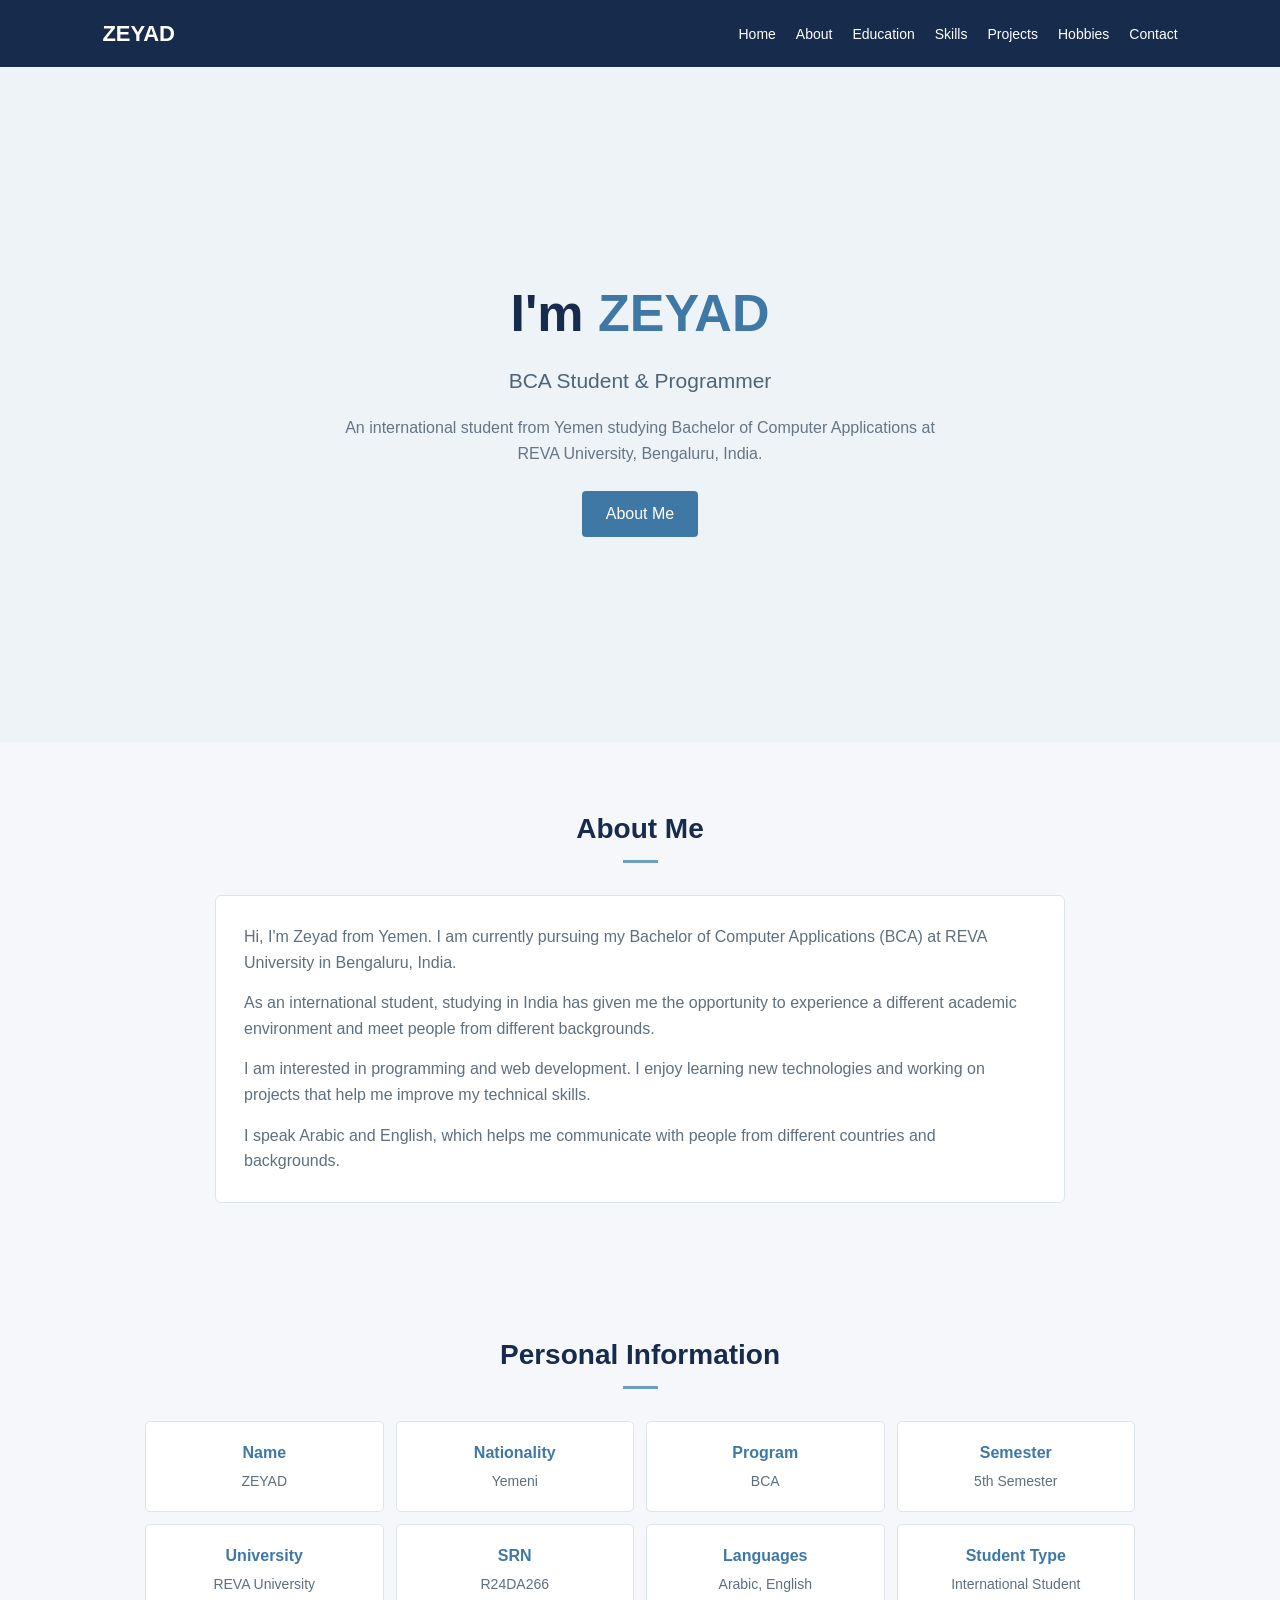
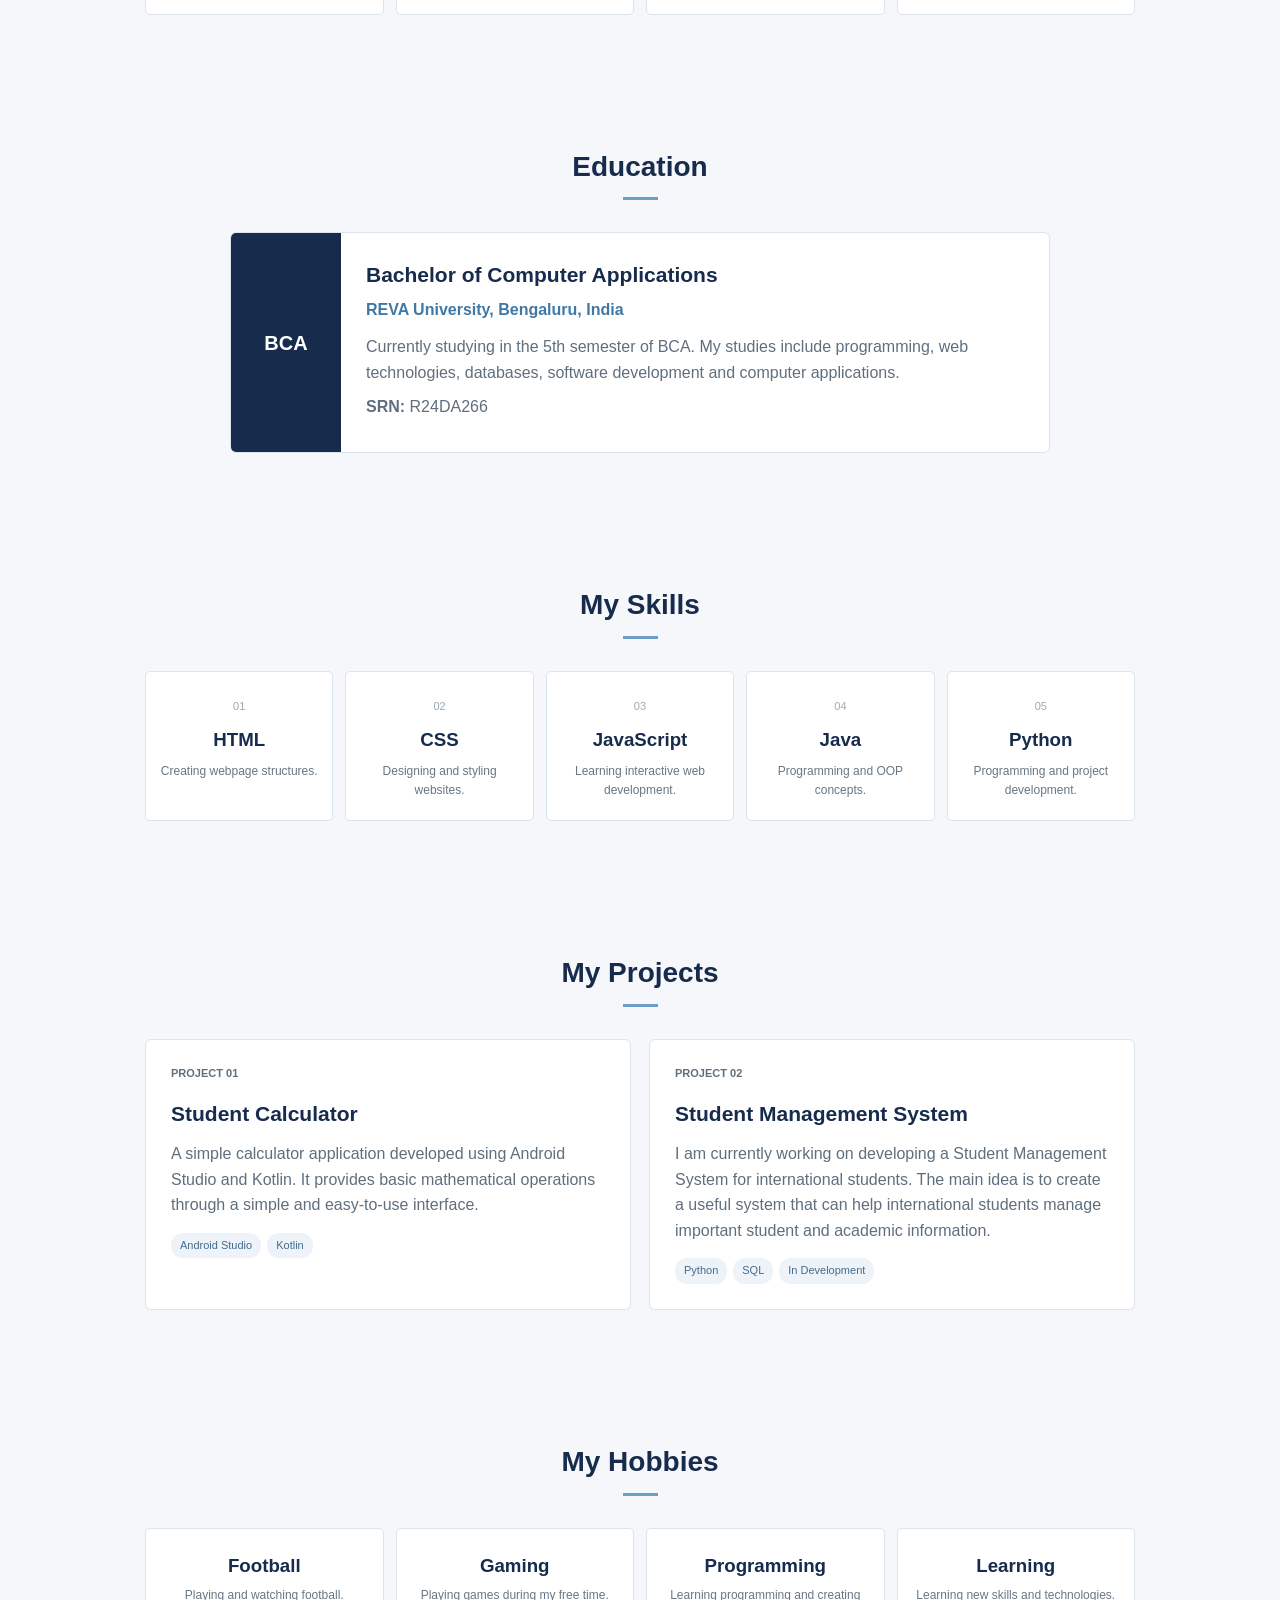
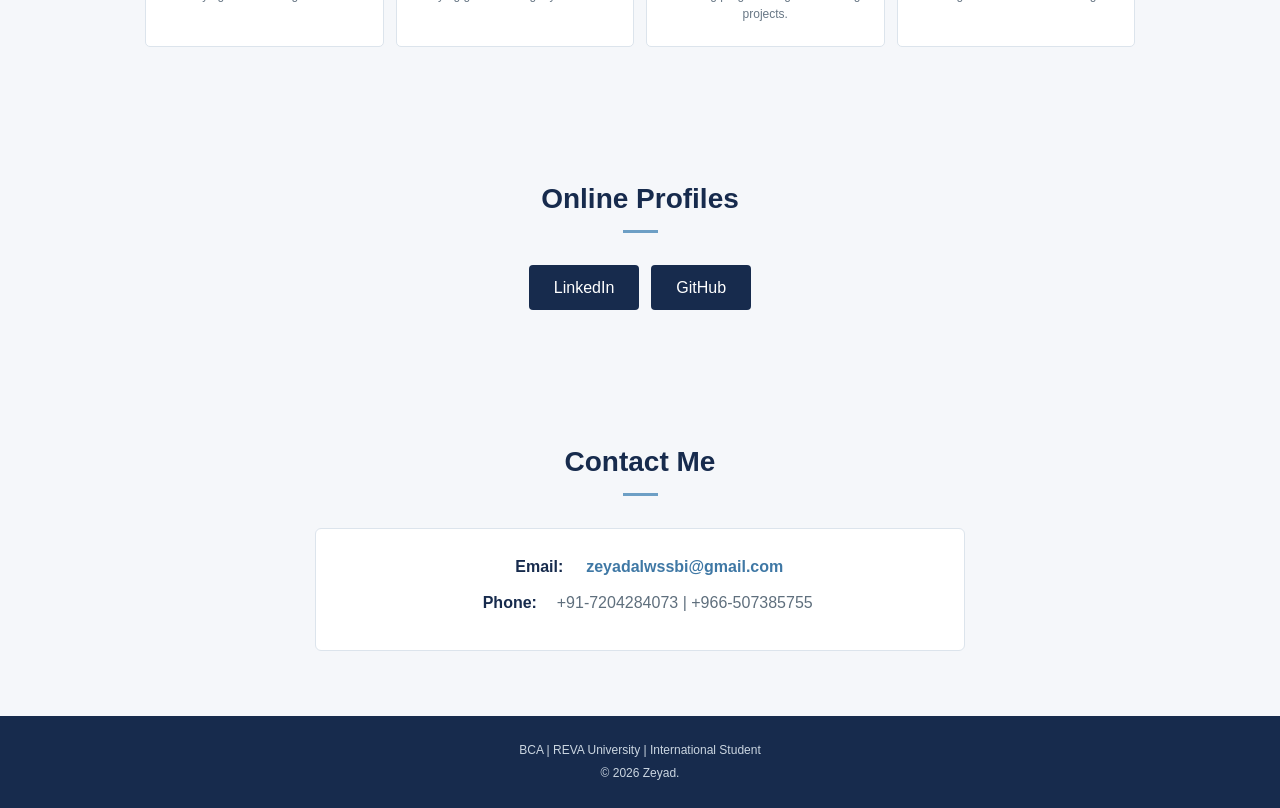
==== index.html @ 31ac8876 "Rename R24DA266_index.html to index.html" ====
<!DOCTYPE html>
<html lang="en">
<head>
    <meta charset="UTF-8">
    <meta name="viewport" content="width=device-width, initial-scale=1.0">
    <title>ZEYAD | BCA Portfolio</title>
    <link rel="stylesheet" href="R24DA266_CSS.css">
</head>
<body>

    <nav class="menu">
        <div class="name">ZEYAD</div>
        <ul class="links">
            <li><a href="#home">Home</a></li>
            <li><a href="#about">About</a></li>
            <li><a href="#education">Education</a></li>
            <li><a href="#skills">Skills</a></li>
            <li><a href="#projects">Projects</a></li>
            <li><a href="#hobbies">Hobbies</a></li>
            <li><a href="#contact">Contact</a></li>
        </ul>
    </nav>

    <section id="home" class="top">
        <div class="intro">
            <h1>I'm <span>ZEYAD</span></h1>
            <h2>BCA Student & Programmer</h2>
            <p class="description">
                An international student from Yemen studying
                Bachelor of Computer Applications at REVA University,
                Bengaluru, India.
            </p>
            <a href="#about" class="button">About Me</a>
        </div>
    </section>

    <section id="about" class="part">
        <h2 class="heading">About Me</h2>
        <div class="about-box">
            <p>
                Hi, I'm Zeyad from Yemen. I am currently pursuing my
                Bachelor of Computer Applications (BCA) at REVA University
                in Bengaluru, India.
            </p>
            <p>
                As an international student, studying in India has given me
                the opportunity to experience a different academic environment
                and meet people from different backgrounds.
            </p>
            <p>
                I am interested in programming and web development.
                I enjoy learning new technologies and working on projects
                that help me improve my technical skills.
            </p>
            <p>
                I speak Arabic and English, which helps me communicate
                with people from different countries and backgrounds.
            </p>
        </div>
    </section>

    <section class="part">
        <h2 class="heading">Personal Information</h2>
        <div class="personal">
            <div>
                <strong>Name</strong>
                <p>ZEYAD</p>
            </div>
            <div>
                <strong>Nationality</strong>
                <p>Yemeni</p>
            </div>
            <div>
                <strong>Program</strong>
                <p>BCA</p>
            </div>
            <div>
                <strong>Semester</strong>
                <p>5th Semester</p>
            </div>
            <div>
                <strong>University</strong>
                <p>REVA University</p>
            </div>
            <div>
                <strong>SRN</strong>
                <p>R24DA266</p>
            </div>
            <div>
                <strong>Languages</strong>
                <p>Arabic, English</p>
            </div>
            <div>
                <strong>Student Type</strong>
                <p>International Student</p>
            </div>
        </div>
    </section>

    <section id="education" class="part">
        <h2 class="heading">Education</h2>
        <div class="education-box">
            <div class="degree">
                BCA
            </div>
            <div class="education-text">
                <h3>Bachelor of Computer Applications</h3>
                <h4>REVA University, Bengaluru, India</h4>
                <p>
                    Currently studying in the 5th semester of BCA.
                    My studies include programming, web technologies,
                    databases, software development and computer applications.
                </p>
                <p>
                    <strong>SRN:</strong> R24DA266
                </p>
            </div>
        </div>
    </section>

    <section id="skills" class="part">
        <h2 class="heading">My Skills</h2>
        <div class="skills-list">
            <div class="skill-box">
                <span>01</span>
                <h3>HTML</h3>
                <p>Creating webpage structures.</p>
            </div>
            <div class="skill-box">
                <span>02</span>
                <h3>CSS</h3>
                <p>Designing and styling websites.</p>
            </div>
            <div class="skill-box">
                <span>03</span>
                <h3>JavaScript</h3>
                <p>Learning interactive web development.</p>
            </div>
            <div class="skill-box">
                <span>04</span>
                <h3>Java</h3>
                <p>Programming and OOP concepts.</p>
            </div>
            <div class="skill-box">
                <span>05</span>
                <h3>Python</h3>
                <p>Programming and project development.</p>
            </div>
        </div>
    </section>

    <section id="projects" class="part">
        <h2 class="heading">My Projects</h2>
        <div class="project-list">
            <div class="project-box">
                <p class="project-number">PROJECT 01</p>
                <h3>Student Calculator</h3>
                <p>
                    A simple calculator application developed using
                    Android Studio and Kotlin. It provides basic
                    mathematical operations through a simple
                    and easy-to-use interface.
                </p>
                <div class="tags">
                    <span>Android Studio</span>
                    <span>Kotlin</span>
                </div>
            </div>
            <div class="project-box">
                <p class="project-number">PROJECT 02</p>
                <h3>Student Management System</h3>
                <p>
                    I am currently working on developing a Student
                    Management System for international students.
                    The main idea is to create a useful system that
                    can help international students manage important
                    student and academic information.
                </p>
                <div class="tags">
                    <span>Python</span>
                    <span>SQL</span>
                    <span>In Development</span>
                </div>
            </div>
        </div>
    </section>

    <section id="hobbies" class="part">
        <h2 class="heading">My Hobbies</h2>
        <div class="hobby-list">
            <div class="hobby-box">
                <h3>Football</h3>
                <p>Playing and watching football.</p>
            </div>
            <div class="hobby-box">
                <h3>Gaming</h3>
                <p>Playing games during my free time.</p>
            </div>
            <div class="hobby-box">
                <h3>Programming</h3>
                <p>Learning programming and creating projects.</p>
            </div>
            <div class="hobby-box">
                <h3>Learning</h3>
                <p>Learning new skills and technologies.</p>
            </div>
        </div>
    </section>

    <section class="part profiles">
        <h2 class="heading">Online Profiles</h2>
        <div class="profile-buttons">
            <a href="https://www.linkedin.com/in/zeyad-mohammed-2b5186321"
               target="_blank">
                LinkedIn
            </a>
            <a href="https://github.com/Zeyad1x"
               target="_blank">
                GitHub
            </a>
        </div>
    </section>

    <section id="contact" class="part">
        <h2 class="heading">Contact Me</h2>
        <div class="contact-box">
            <p>
                <strong>Email:</strong>
                <a href="mailto:zeyadalwssbi@gmail.com">
                    zeyadalwssbi@gmail.com
                </a>
            </p>
            <p>
                <strong>Phone:</strong>
                <span>+91-7204284073
                    |
                    +966-507385755
                </span>
            </p>
        </div>
    </section>

    <footer>
        <p>
            BCA | REVA University | International Student
        </p>
        <p>
            © 2026 Zeyad.
        </p>
    </footer>
</body>
</html>
---- R24DA266_CSS.css ----
*{
    margin: 0;
    padding: 0;
    box-sizing: border-box;
}
html{
    scroll-behavior: smooth;
}
body{
    font-family: Arial, Helvetica, sans-serif;
    background-color: #f5f7fa;
    color: #263238;
    line-height: 1.6;
}
.menu{
    background-color: #172b4d;
    padding: 16px 8%;
    display: flex;
    justify-content: space-between;
    align-items: center;
    position: sticky;
    top: 0;
    z-index: 1000;
}
.name{
    color: white;
    font-size: 22px;
    font-weight: bold;
}
.links{
    display: flex;
    list-style: none;
    gap: 20px;
}
.links a{
    color: white;
    text-decoration: none;
    font-size: 14px;
}
.links a:hover{
    color: #9ec5e5;
}
.top{
    min-height: 75vh;
    display: flex;
    justify-content: center;
    align-items: center;
    text-align: center;
    padding: 50px 20px;
    background-color: #eef3f8;
}
.intro{
    max-width: 650px;
}
.intro h1{
    color: #172b4d;
    font-size: 52px;
    margin-bottom: 8px;
}
.intro h1 span{
    color: #3f78a5;
}
.intro h2{
    color: #4e6477;
    font-size: 21px;
    font-weight: normal;
    margin-bottom: 18px;
}
.description{
    color: #657584;
    font-size: 16px;
    max-width: 600px;
    margin: 0 auto 25px;
}
.button{
    display: inline-block;
    background-color: #3f78a5;
    color: white;
    padding: 10px 24px;
    border-radius: 4px;
    text-decoration: none;
}
.button:hover{
    background-color: #172b4d;
}
.part{
    max-width: 1050px;
    margin: auto;
    padding: 65px 30px;
}
.heading{
    text-align: center;
    color: #172b4d;
    font-size: 28px;
    margin-bottom: 32px;
}
.heading::after{
    content: "";
    display: block;
    width: 35px;
    height: 3px;
    background-color: #6d9fc5;
    margin: 8px auto 0;
}
.about-box{
    max-width: 850px;
    margin: auto;
    background-color: white;
    padding: 28px;
    border: 1px solid #dce4ec;
    border-radius: 6px;
}
.about-box p{
    color: #5f6f7d;
    margin-bottom: 15px;
}
.about-box p:last-child{
    margin-bottom: 0;
}
.personal{
    display: grid;
    grid-template-columns: repeat(4, 1fr);
    gap: 12px;
}
.personal div{
    background-color: white;
    padding: 18px 12px;
    text-align: center;
    border: 1px solid #dce4ec;
    border-radius: 5px;
}
.personal strong{
    display: block;
    color: #3f78a5;
    margin-bottom: 5px;
}
.personal p{
    color: #5f6f7d;
    font-size: 14px;
}
.education-box{
    max-width: 820px;
    margin: auto;
    display: flex;
    background-color: white;
    border: 1px solid #dce4ec;
    border-radius: 6px;
    overflow: hidden;
}
.degree{
    min-width: 110px;
    background-color: #172b4d;
    color: white;
    display: flex;
    justify-content: center;
    align-items: center;
    font-size: 20px;
    font-weight: bold;
}
.education-text{
    padding: 25px;
}
.education-text h3{
    color: #172b4d;
    font-size: 21px;
    margin-bottom: 5px;
}
.education-text h4{
    color: #3f78a5;
    margin-bottom: 12px;
}
.education-text p{
    color: #5f6f7d;
    margin-bottom: 8px;
}
.skills-list{
    display: grid;
    grid-template-columns: repeat(5, 1fr);
    gap: 12px;
}
.skill-box{
    background-color: white;
    padding: 20px 12px;
    border: 1px solid #dce4ec;
    border-radius: 5px;
    text-align: center;
}
.skill-box span{
    color: #9aaaba;
    font-size: 11px;
}
.skill-box h3{
    color: #172b4d;
    margin: 7px 0;
}
.skill-box p{
    color: #687785;
    font-size: 12px;
}
.project-list{
    display: grid;
    grid-template-columns: repeat(2, 1fr);
    gap: 18px;
}
.project-box{
    background-color: white;
    padding: 25px;
    border: 1px solid #dce4ec;
    border-radius: 6px;
}
.project-number{
    color: #6d9fc5;
    font-size: 11px;
    font-weight: bold;
    margin-bottom: 7px;
}
.project-box h3{
    color: #172b4d;
    font-size: 21px;
    margin-bottom: 10px;
}
.project-box p{
    color: #5f6f7d;
    margin-bottom: 15px;
}
.tags{
    display: flex;
    flex-wrap: wrap;
    gap: 6px;
}
.tags span{
    background-color: #edf3f8;
    color: #426b8d;
    padding: 4px 9px;
    border-radius: 12px;
    font-size: 11px;
}
.hobby-list{
    display: grid;
    grid-template-columns: repeat(4, 1fr);
    gap: 12px;
}
.hobby-box{
    background-color: white;
    padding: 22px 12px;
    text-align: center;
    border: 1px solid #dce4ec;
    border-radius: 5px;
}
.icon{
    font-size: 25px;
    margin-bottom: 6px;
}
.hobby-box h3{
    color: #172b4d;
    margin-bottom: 5px;
}
.hobby-box p{
    color: #687785;
    font-size: 12px;
}
.profiles{
    text-align: center;
}
.profile-buttons{
    display: flex;
    justify-content: center;
    gap: 12px;
}
.profile-buttons a{
    display: inline-block;
    background-color: #172b4d;
    color: white;
    padding: 10px 25px;
    border-radius: 4px;
    text-decoration: none;
}
.profile-buttons a:hover{
    background-color: #3f78a5;
}
.contact-box{
    max-width: 650px;
    margin: auto;
    background-color: white;
    padding: 25px;
    text-align: center;
    border: 1px solid #dce4ec;
    border-radius: 6px;
}
.contact-box p{
    margin-bottom: 10px;
    color: #5f6f7d;
}
.contact-box strong{
    display: inline-block;
    width: 85px;
    color: #172b4d;
}
.contact-box a{
    color: #3f78a5;
    text-decoration: none;
    font-weight: bold;
}
.contact-box a:hover{
    color: #172b4d;
}
footer{
    background-color: #172b4d;
    color: white;
    text-align: center;
    padding: 22px;
}
footer p{
    color: #cbd6e1;
    font-size: 12px;
    margin: 3px;
}
@media (max-width: 900px){
    .menu{
        padding: 15px 4%;
    }
    .links{
        gap: 12px;
    }
    .personal{
        grid-template-columns: repeat(2, 1fr);
    }
    .skills-list{
        grid-template-columns: repeat(2, 1fr);
    }
    .hobby-list{
        grid-template-columns: repeat(2, 1fr);
    }
}
@media (max-width: 650px){
    .menu{
        flex-direction: column;
        gap: 12px;
    }
    .links{
        flex-wrap: wrap;
        justify-content: center;
    }
    .intro h1{
        font-size: 40px;
    }
    .intro h2{
        font-size: 18px;
    }
    .project-list{
        grid-template-columns: 1fr;
    }
    .education-box{
        flex-direction: column;
    }
    .degree{
        min-height: 60px;
    }
}
@media (max-width: 450px){
    .personal,
    .skills-list,
    .hobby-list{
        grid-template-columns: 1fr;
    }
    .intro h1{
        font-size: 34px;
    }
    .profile-buttons{
        flex-direction: column;
        align-items: center;
    }
    .profile-buttons a{
        width: 180px;
    }
    .contact-box strong{
        display: block;
        width: auto;
        margin-bottom: 3px;
    }
}
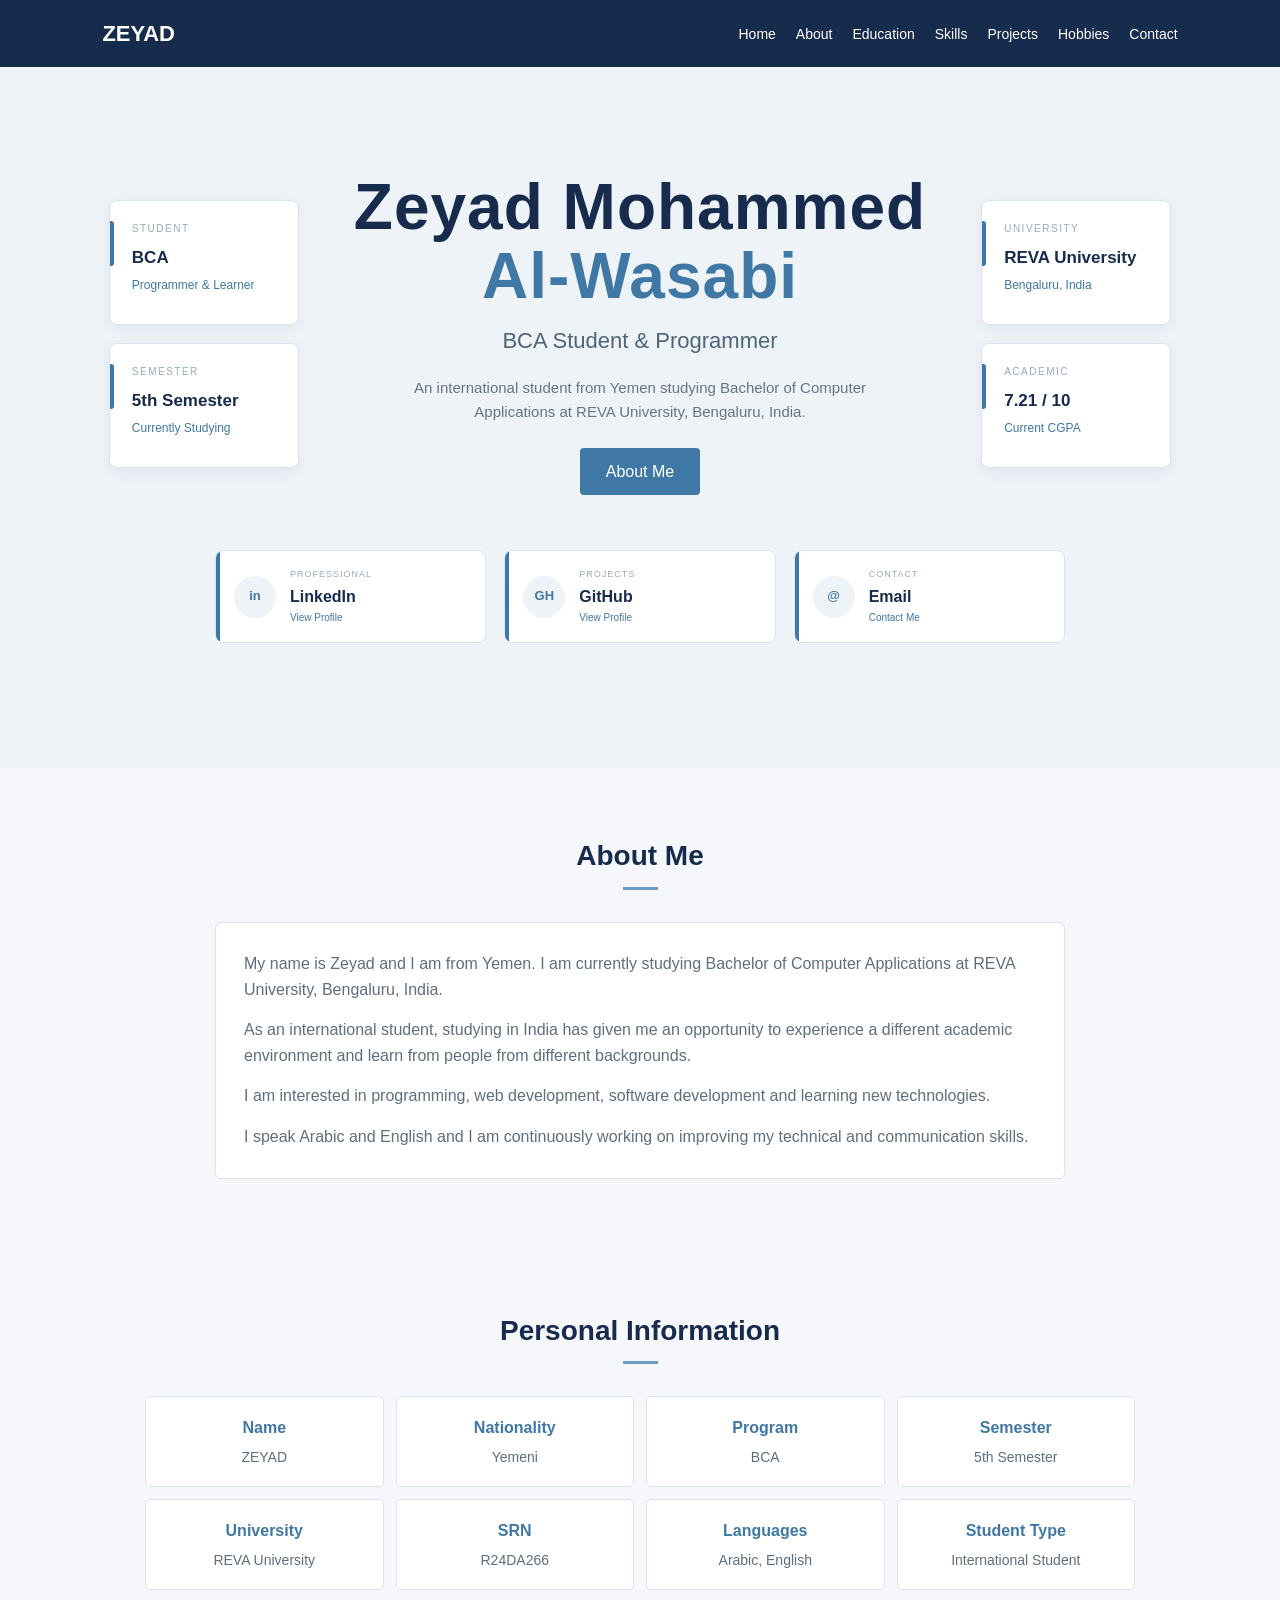
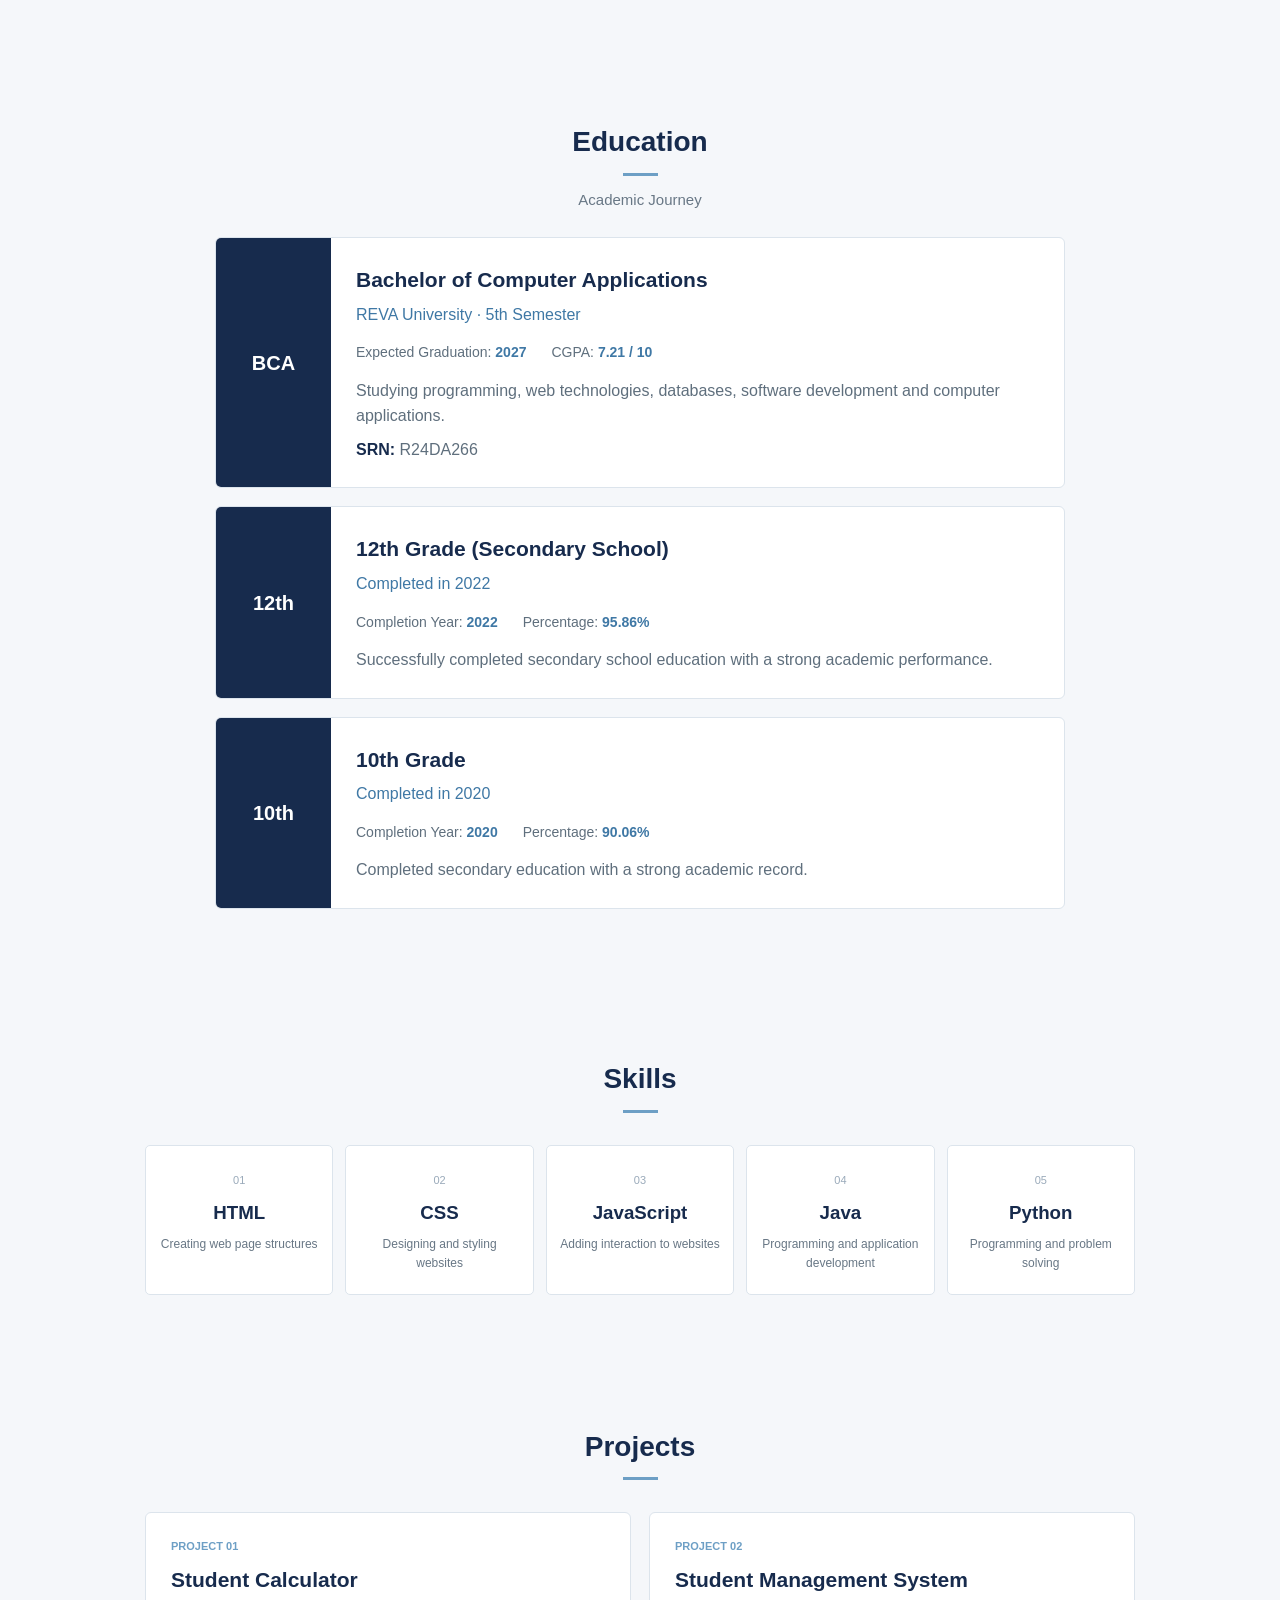
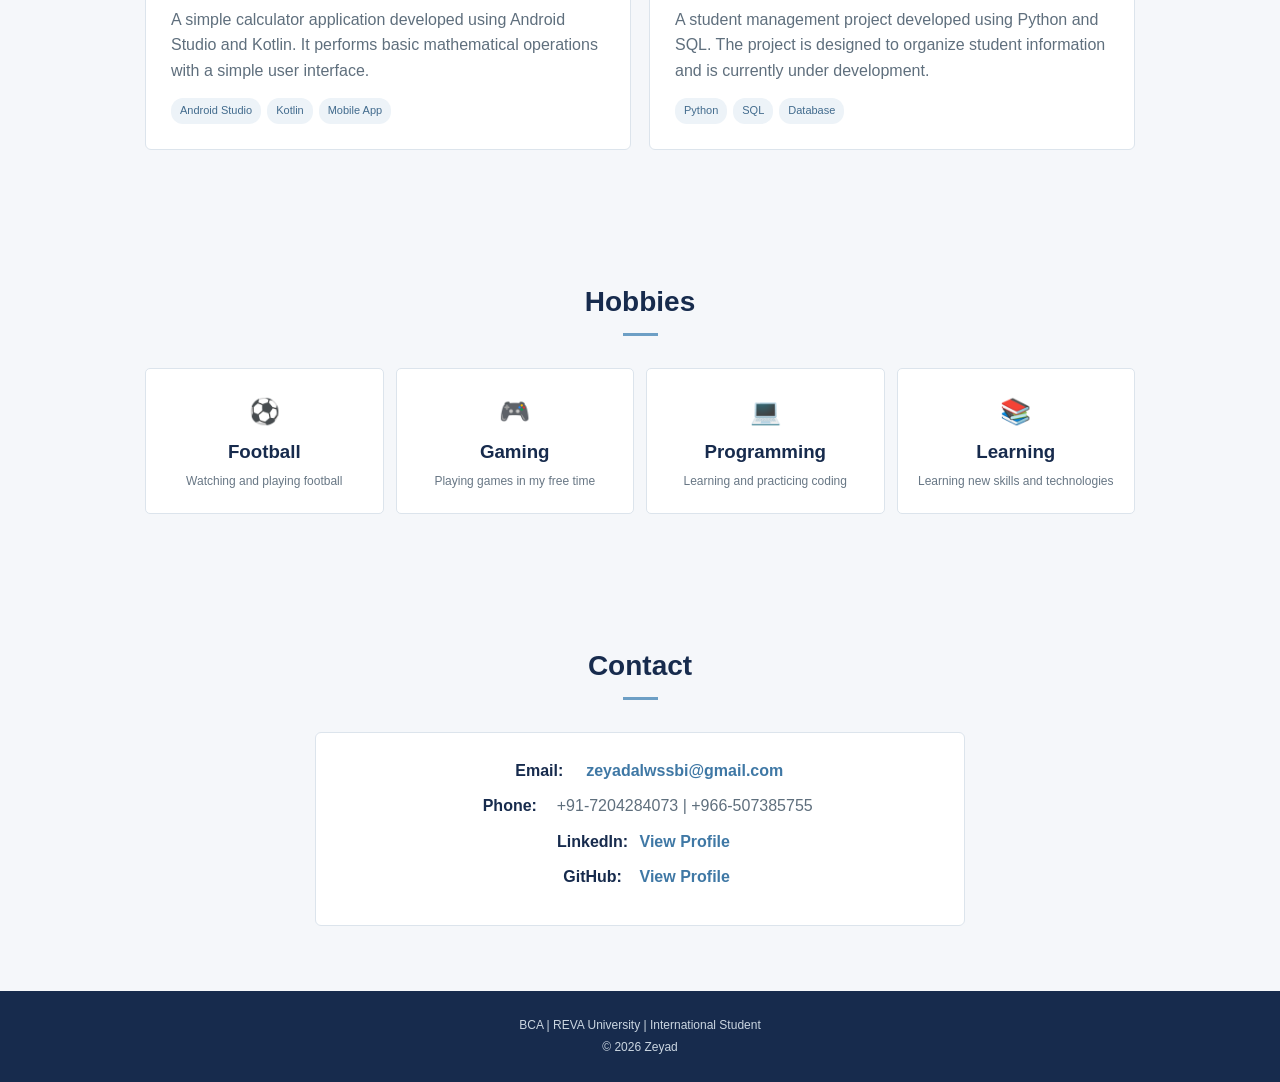
==== commit c5d17eb4: "Update index.html" ====
--- a/index.html
+++ b/index.html
@@ -1,252 +1,471 @@
 <!DOCTYPE html>
 <html lang="en">
+
 <head>
     <meta charset="UTF-8">
     <meta name="viewport" content="width=device-width, initial-scale=1.0">
     <title>ZEYAD | BCA Portfolio</title>
     <link rel="stylesheet" href="R24DA266_CSS.css">
 </head>
+
 <body>
 
-    <nav class="menu">
-        <div class="name">ZEYAD</div>
-        <ul class="links">
-            <li><a href="#home">Home</a></li>
-            <li><a href="#about">About</a></li>
-            <li><a href="#education">Education</a></li>
-            <li><a href="#skills">Skills</a></li>
-            <li><a href="#projects">Projects</a></li>
-            <li><a href="#hobbies">Hobbies</a></li>
-            <li><a href="#contact">Contact</a></li>
-        </ul>
-    </nav>
-
-    <section id="home" class="top">
+<nav class="menu">
+
+    <div class="name">ZEYAD</div>
+
+    <ul class="links">
+        <li><a href="#home">Home</a></li>
+        <li><a href="#about">About</a></li>
+        <li><a href="#education">Education</a></li>
+        <li><a href="#skills">Skills</a></li>
+        <li><a href="#projects">Projects</a></li>
+        <li><a href="#hobbies">Hobbies</a></li>
+        <li><a href="#contact">Contact</a></li>
+    </ul>
+
+</nav>
+
+<section id="home" class="top">
+
+    <div class="home-content">
+
+        <div class="side-info left-info">
+
+            <div class="home-card">
+                <span>STUDENT</span>
+                <strong>BCA</strong>
+                <p>Programmer & Learner</p>
+            </div>
+
+            <div class="home-card">
+                <span>SEMESTER</span>
+                <strong>5th Semester</strong>
+                <p>Currently Studying</p>
+            </div>
+
+        </div>
+
         <div class="intro">
-            <h1>I'm <span>ZEYAD</span></h1>
+
+            <h1>
+                Zeyad Mohammed<br>
+                <span>Al-Wasabi</span>
+            </h1>
+
             <h2>BCA Student & Programmer</h2>
+
             <p class="description">
                 An international student from Yemen studying
                 Bachelor of Computer Applications at REVA University,
                 Bengaluru, India.
             </p>
+
             <a href="#about" class="button">About Me</a>
-        </div>
-    </section>
-
-    <section id="about" class="part">
-        <h2 class="heading">About Me</h2>
-        <div class="about-box">
-            <p>
-                Hi, I'm Zeyad from Yemen. I am currently pursuing my
-                Bachelor of Computer Applications (BCA) at REVA University
-                in Bengaluru, India.
-            </p>
-            <p>
-                As an international student, studying in India has given me
-                the opportunity to experience a different academic environment
-                and meet people from different backgrounds.
-            </p>
-            <p>
-                I am interested in programming and web development.
-                I enjoy learning new technologies and working on projects
-                that help me improve my technical skills.
-            </p>
-            <p>
-                I speak Arabic and English, which helps me communicate
-                with people from different countries and backgrounds.
-            </p>
-        </div>
-    </section>
-
-    <section class="part">
-        <h2 class="heading">Personal Information</h2>
-        <div class="personal">
+
+        </div>
+
+        <div class="side-info right-info">
+
+            <div class="home-card">
+                <span>UNIVERSITY</span>
+                <strong>REVA University</strong>
+                <p>Bengaluru, India</p>
+            </div>
+
+            <div class="home-card">
+                <span>ACADEMIC</span>
+                <strong>7.21 / 10</strong>
+                <p>Current CGPA</p>
+            </div>
+
+        </div>
+
+    </div>
+
+    <div class="home-bottom">
+
+        <a href="https://www.linkedin.com/in/zeyad-mohammed-2b5186321"
+           target="_blank"
+           class="profile-card">
+
+            <div class="profile-icon">in</div>
+
             <div>
-                <strong>Name</strong>
-                <p>ZEYAD</p>
-            </div>
+                <span>PROFESSIONAL</span>
+                <strong>LinkedIn</strong>
+                <small>View Profile</small>
+            </div>
+
+        </a>
+
+        <a href="https://github.com/Zeyad1x"
+           target="_blank"
+           class="profile-card">
+
+            <div class="profile-icon">GH</div>
+
             <div>
-                <strong>Nationality</strong>
-                <p>Yemeni</p>
-            </div>
+                <span>PROJECTS</span>
+                <strong>GitHub</strong>
+                <small>View Profile</small>
+            </div>
+
+        </a>
+
+        <a href="mailto:zeyadalwssbi@gmail.com"
+           class="profile-card">
+
+            <div class="profile-icon">@</div>
+
             <div>
-                <strong>Program</strong>
-                <p>BCA</p>
-            </div>
-            <div>
-                <strong>Semester</strong>
-                <p>5th Semester</p>
-            </div>
-            <div>
-                <strong>University</strong>
-                <p>REVA University</p>
-            </div>
-            <div>
-                <strong>SRN</strong>
-                <p>R24DA266</p>
-            </div>
-            <div>
-                <strong>Languages</strong>
-                <p>Arabic, English</p>
-            </div>
-            <div>
-                <strong>Student Type</strong>
-                <p>International Student</p>
-            </div>
-        </div>
-    </section>
-
-    <section id="education" class="part">
-        <h2 class="heading">Education</h2>
-        <div class="education-box">
-            <div class="degree">
-                BCA
-            </div>
-            <div class="education-text">
-                <h3>Bachelor of Computer Applications</h3>
-                <h4>REVA University, Bengaluru, India</h4>
-                <p>
-                    Currently studying in the 5th semester of BCA.
-                    My studies include programming, web technologies,
-                    databases, software development and computer applications.
-                </p>
-                <p>
-                    <strong>SRN:</strong> R24DA266
-                </p>
-            </div>
-        </div>
-    </section>
-
-    <section id="skills" class="part">
-        <h2 class="heading">My Skills</h2>
-        <div class="skills-list">
-            <div class="skill-box">
-                <span>01</span>
-                <h3>HTML</h3>
-                <p>Creating webpage structures.</p>
-            </div>
-            <div class="skill-box">
-                <span>02</span>
-                <h3>CSS</h3>
-                <p>Designing and styling websites.</p>
-            </div>
-            <div class="skill-box">
-                <span>03</span>
-                <h3>JavaScript</h3>
-                <p>Learning interactive web development.</p>
-            </div>
-            <div class="skill-box">
-                <span>04</span>
-                <h3>Java</h3>
-                <p>Programming and OOP concepts.</p>
-            </div>
-            <div class="skill-box">
-                <span>05</span>
-                <h3>Python</h3>
-                <p>Programming and project development.</p>
-            </div>
-        </div>
-    </section>
-
-    <section id="projects" class="part">
-        <h2 class="heading">My Projects</h2>
-        <div class="project-list">
-            <div class="project-box">
-                <p class="project-number">PROJECT 01</p>
-                <h3>Student Calculator</h3>
-                <p>
-                    A simple calculator application developed using
-                    Android Studio and Kotlin. It provides basic
-                    mathematical operations through a simple
-                    and easy-to-use interface.
-                </p>
-                <div class="tags">
-                    <span>Android Studio</span>
-                    <span>Kotlin</span>
-                </div>
-            </div>
-            <div class="project-box">
-                <p class="project-number">PROJECT 02</p>
-                <h3>Student Management System</h3>
-                <p>
-                    I am currently working on developing a Student
-                    Management System for international students.
-                    The main idea is to create a useful system that
-                    can help international students manage important
-                    student and academic information.
-                </p>
-                <div class="tags">
-                    <span>Python</span>
-                    <span>SQL</span>
-                    <span>In Development</span>
-                </div>
-            </div>
-        </div>
-    </section>
-
-    <section id="hobbies" class="part">
-        <h2 class="heading">My Hobbies</h2>
-        <div class="hobby-list">
-            <div class="hobby-box">
-                <h3>Football</h3>
-                <p>Playing and watching football.</p>
-            </div>
-            <div class="hobby-box">
-                <h3>Gaming</h3>
-                <p>Playing games during my free time.</p>
-            </div>
-            <div class="hobby-box">
-                <h3>Programming</h3>
-                <p>Learning programming and creating projects.</p>
-            </div>
-            <div class="hobby-box">
-                <h3>Learning</h3>
-                <p>Learning new skills and technologies.</p>
-            </div>
-        </div>
-    </section>
-
-    <section class="part profiles">
-        <h2 class="heading">Online Profiles</h2>
-        <div class="profile-buttons">
+                <span>CONTACT</span>
+                <strong>Email</strong>
+                <small>Contact Me</small>
+            </div>
+
+        </a>
+
+    </div>
+
+</section>
+
+<section id="about" class="part">
+
+    <h2 class="heading">About Me</h2>
+
+    <div class="about-box">
+
+        <p>
+            My name is Zeyad and I am from Yemen.
+            I am currently studying Bachelor of Computer Applications
+            at REVA University, Bengaluru, India.
+        </p>
+
+        <p>
+            As an international student, studying in India has given me
+            an opportunity to experience a different academic environment
+            and learn from people from different backgrounds.
+        </p>
+
+        <p>
+            I am interested in programming, web development,
+            software development and learning new technologies.
+        </p>
+
+        <p>
+            I speak Arabic and English and I am continuously working
+            on improving my technical and communication skills.
+        </p>
+
+    </div>
+
+</section>
+
+<section class="part">
+
+    <h2 class="heading">Personal Information</h2>
+
+    <div class="personal">
+
+        <div>
+            <strong>Name</strong>
+            <p>ZEYAD</p>
+        </div>
+
+        <div>
+            <strong>Nationality</strong>
+            <p>Yemeni</p>
+        </div>
+
+        <div>
+            <strong>Program</strong>
+            <p>BCA</p>
+        </div>
+
+        <div>
+            <strong>Semester</strong>
+            <p>5th Semester</p>
+        </div>
+
+        <div>
+            <strong>University</strong>
+            <p>REVA University</p>
+        </div>
+
+        <div>
+            <strong>SRN</strong>
+            <p>R24DA266</p>
+        </div>
+
+        <div>
+            <strong>Languages</strong>
+            <p>Arabic, English</p>
+        </div>
+
+        <div>
+            <strong>Student Type</strong>
+            <p>International Student</p>
+        </div>
+
+    </div>
+
+</section>
+
+<section id="education" class="part">
+
+    <h2 class="heading">Education</h2>
+
+    <p class="education-intro">Academic Journey</p>
+
+    <div class="education-box">
+
+        <div class="degree">BCA</div>
+
+        <div class="education-text">
+
+            <h3>Bachelor of Computer Applications</h3>
+
+            <h4>REVA University · 5th Semester</h4>
+
+            <div class="education-details">
+                <span>Expected Graduation: <strong>2027</strong></span>
+                <span>CGPA: <strong>7.21 / 10</strong></span>
+            </div>
+
+            <p>
+                Studying programming, web technologies, databases,
+                software development and computer applications.
+            </p>
+
+            <p>
+                <strong>SRN:</strong> R24DA266
+            </p>
+
+        </div>
+
+    </div>
+
+    <div class="education-box">
+
+        <div class="degree">12th</div>
+
+        <div class="education-text">
+
+            <h3>12th Grade (Secondary School)</h3>
+
+            <h4>Completed in 2022</h4>
+
+            <div class="education-details">
+                <span>Completion Year: <strong>2022</strong></span>
+                <span>Percentage: <strong>95.86%</strong></span>
+            </div>
+
+            <p>
+                Successfully completed secondary school education
+                with a strong academic performance.
+            </p>
+
+        </div>
+
+    </div>
+
+    <div class="education-box">
+
+        <div class="degree">10th</div>
+
+        <div class="education-text">
+
+            <h3>10th Grade</h3>
+
+            <h4>Completed in 2020</h4>
+
+            <div class="education-details">
+                <span>Completion Year: <strong>2020</strong></span>
+                <span>Percentage: <strong>90.06%</strong></span>
+            </div>
+
+            <p>
+                Completed secondary education with a strong
+                academic record.
+            </p>
+
+        </div>
+
+    </div>
+
+</section>
+
+<section id="skills" class="part">
+
+    <h2 class="heading">Skills</h2>
+
+    <div class="skills-list">
+
+        <div class="skill-box">
+            <span>01</span>
+            <h3>HTML</h3>
+            <p>Creating web page structures</p>
+        </div>
+
+        <div class="skill-box">
+            <span>02</span>
+            <h3>CSS</h3>
+            <p>Designing and styling websites</p>
+        </div>
+
+        <div class="skill-box">
+            <span>03</span>
+            <h3>JavaScript</h3>
+            <p>Adding interaction to websites</p>
+        </div>
+
+        <div class="skill-box">
+            <span>04</span>
+            <h3>Java</h3>
+            <p>Programming and application development</p>
+        </div>
+
+        <div class="skill-box">
+            <span>05</span>
+            <h3>Python</h3>
+            <p>Programming and problem solving</p>
+        </div>
+
+    </div>
+
+</section>
+
+<section id="projects" class="part">
+
+    <h2 class="heading">Projects</h2>
+
+    <div class="project-list">
+
+        <div class="project-box">
+
+            <div class="project-number">PROJECT 01</div>
+
+            <h3>Student Calculator</h3>
+
+            <p>
+                A simple calculator application developed
+                using Android Studio and Kotlin. It performs
+                basic mathematical operations with a simple
+                user interface.
+            </p>
+
+            <div class="tags">
+                <span>Android Studio</span>
+                <span>Kotlin</span>
+                <span>Mobile App</span>
+            </div>
+
+        </div>
+
+        <div class="project-box">
+
+            <div class="project-number">PROJECT 02</div>
+
+            <h3>Student Management System</h3>
+
+            <p>
+                A student management project developed using
+                Python and SQL. The project is designed to
+                organize student information and is currently
+                under development.
+            </p>
+
+            <div class="tags">
+                <span>Python</span>
+                <span>SQL</span>
+                <span>Database</span>
+            </div>
+
+        </div>
+
+    </div>
+
+</section>
+
+<section id="hobbies" class="part">
+
+    <h2 class="heading">Hobbies</h2>
+
+    <div class="hobby-list">
+
+        <div class="hobby-box">
+            <div class="icon">⚽</div>
+            <h3>Football</h3>
+            <p>Watching and playing football</p>
+        </div>
+
+        <div class="hobby-box">
+            <div class="icon">🎮</div>
+            <h3>Gaming</h3>
+            <p>Playing games in my free time</p>
+        </div>
+
+        <div class="hobby-box">
+            <div class="icon">💻</div>
+            <h3>Programming</h3>
+            <p>Learning and practicing coding</p>
+        </div>
+
+        <div class="hobby-box">
+            <div class="icon">📚</div>
+            <h3>Learning</h3>
+            <p>Learning new skills and technologies</p>
+        </div>
+
+    </div>
+
+</section>
+
+<section id="contact" class="part">
+
+    <h2 class="heading">Contact</h2>
+
+    <div class="contact-box">
+
+        <p>
+            <strong>Email:</strong>
+            <a href="mailto:zeyadalwssbi@gmail.com">
+                zeyadalwssbi@gmail.com
+            </a>
+        </p>
+
+        <p>
+            <strong>Phone:</strong>
+            +91-7204284073 | +966-507385755
+        </p>
+
+        <p>
+            <strong>LinkedIn:</strong>
             <a href="https://www.linkedin.com/in/zeyad-mohammed-2b5186321"
                target="_blank">
-                LinkedIn
+                View Profile
             </a>
+        </p>
+
+        <p>
+            <strong>GitHub:</strong>
             <a href="https://github.com/Zeyad1x"
                target="_blank">
-                GitHub
+                View Profile
             </a>
-        </div>
-    </section>
-
-    <section id="contact" class="part">
-        <h2 class="heading">Contact Me</h2>
-        <div class="contact-box">
-            <p>
-                <strong>Email:</strong>
-                <a href="mailto:zeyadalwssbi@gmail.com">
-                    zeyadalwssbi@gmail.com
-                </a>
-            </p>
-            <p>
-                <strong>Phone:</strong>
-                <span>+91-7204284073
-                    |
-                    +966-507385755
-                </span>
-            </p>
-        </div>
-    </section>
-
-    <footer>
-        <p>
-            BCA | REVA University | International Student
-        </p>
-        <p>
-            © 2026 Zeyad.
-        </p>
-    </footer>
+        </p>
+
+    </div>
+
+</section>
+
+<footer>
+
+    <p>BCA | REVA University | International Student</p>
+    <p>© 2026 Zeyad</p>
+
+</footer>
+
 </body>
 </html>
--- a/R24DA266_CSS.css
+++ b/R24DA266_CSS.css
@@ -3,15 +3,18 @@
     padding: 0;
     box-sizing: border-box;
 }
+
 html{
     scroll-behavior: smooth;
 }
+
 body{
     font-family: Arial, Helvetica, sans-serif;
     background-color: #f5f7fa;
     color: #263238;
     line-height: 1.6;
 }
+
 .menu{
     background-color: #172b4d;
     padding: 16px 8%;
@@ -22,78 +25,243 @@
     top: 0;
     z-index: 1000;
 }
+
 .name{
     color: white;
     font-size: 22px;
     font-weight: bold;
 }
+
 .links{
     display: flex;
     list-style: none;
     gap: 20px;
 }
+
 .links a{
     color: white;
     text-decoration: none;
     font-size: 14px;
 }
+
 .links a:hover{
     color: #9ec5e5;
 }
+
 .top{
-    min-height: 75vh;
-    display: flex;
+    min-height: 78vh;
+    position: relative;
+    display: flex;
+    flex-direction: column;
     justify-content: center;
     align-items: center;
-    text-align: center;
-    padding: 50px 20px;
+    padding: 55px 30px 75px;
     background-color: #eef3f8;
 }
+
+.home-content{
+    width: 100%;
+    max-width: 1180px;
+    display: flex;
+    justify-content: center;
+    align-items: center;
+    gap: 55px;
+}
+
+.side-info{
+    width: 190px;
+    display: flex;
+    flex-direction: column;
+    gap: 18px;
+}
+
+.left-info{
+    align-items: flex-end;
+}
+
+.right-info{
+    align-items: flex-start;
+}
+
 .intro{
-    max-width: 650px;
-}
+    max-width: 620px;
+    text-align: center;
+}
+
 .intro h1{
     color: #172b4d;
-    font-size: 52px;
-    margin-bottom: 8px;
-}
+    font-size: 64px;
+    line-height: 1.08;
+    letter-spacing: 1px;
+    margin-bottom: 12px;
+}
+
 .intro h1 span{
     color: #3f78a5;
 }
+
 .intro h2{
     color: #4e6477;
-    font-size: 21px;
+    font-size: 22px;
     font-weight: normal;
-    margin-bottom: 18px;
-}
+    margin-bottom: 17px;
+}
+
 .description{
     color: #657584;
-    font-size: 16px;
-    max-width: 600px;
-    margin: 0 auto 25px;
-}
+    font-size: 15px;
+    max-width: 520px;
+    margin: 0 auto 24px;
+}
+
 .button{
     display: inline-block;
     background-color: #3f78a5;
     color: white;
-    padding: 10px 24px;
+    padding: 11px 26px;
     border-radius: 4px;
     text-decoration: none;
 }
+
 .button:hover{
     background-color: #172b4d;
 }
+
+.home-card{
+    width: 190px;
+    min-height: 125px;
+    background-color: white;
+    padding: 20px 22px;
+    border: 1px solid #dce4ec;
+    border-radius: 8px;
+    text-align: left;
+    box-shadow: 0 4px 15px rgba(23,43,77,0.06);
+    position: relative;
+    transition: 0.3s;
+}
+
+.home-card:hover{
+    transform: translateY(-4px);
+    box-shadow: 0 8px 22px rgba(23,43,77,0.10);
+}
+
+.home-card::before{
+    content: "";
+    position: absolute;
+    left: 0;
+    top: 20px;
+    width: 4px;
+    height: 45px;
+    background-color: #3f78a5;
+    border-radius: 0 3px 3px 0;
+}
+
+.home-card span{
+    display: block;
+    color: #9aaaba;
+    font-size: 10px;
+    letter-spacing: 1.5px;
+    margin-bottom: 7px;
+}
+
+.home-card strong{
+    display: block;
+    color: #172b4d;
+    font-size: 17px;
+    margin-bottom: 5px;
+}
+
+.home-card p{
+    color: #3f78a5;
+    font-size: 12px;
+}
+
+.home-bottom{
+    width: 100%;
+    max-width: 850px;
+    display: grid;
+    grid-template-columns: repeat(3, 1fr);
+    gap: 18px;
+    margin-top: 55px;
+}
+
+.profile-card{
+    background-color: white;
+    border: 1px solid #dce4ec;
+    border-radius: 8px;
+    padding: 16px 18px;
+    display: flex;
+    align-items: center;
+    gap: 14px;
+    text-decoration: none;
+    position: relative;
+    overflow: hidden;
+    transition: 0.3s;
+}
+
+.profile-card::before{
+    content: "";
+    position: absolute;
+    left: 0;
+    top: 0;
+    width: 4px;
+    height: 100%;
+    background-color: #3f78a5;
+}
+
+.profile-card:hover{
+    transform: translateY(-4px);
+    box-shadow: 0 7px 20px rgba(23,43,77,0.10);
+}
+
+.profile-icon{
+    width: 42px;
+    height: 42px;
+    background-color: #eef3f8;
+    border-radius: 50%;
+    display: flex;
+    justify-content: center;
+    align-items: center;
+    color: #3f78a5;
+    font-size: 13px;
+    font-weight: bold;
+    flex-shrink: 0;
+}
+
+.profile-card span{
+    display: block;
+    color: #9aaaba;
+    font-size: 9px;
+    letter-spacing: 1px;
+    margin-bottom: 2px;
+}
+
+.profile-card strong{
+    display: block;
+    color: #172b4d;
+    font-size: 16px;
+}
+
+.profile-card small{
+    display: block;
+    color: #3f78a5;
+    font-size: 10px;
+    margin-top: 1px;
+}
+
 .part{
     max-width: 1050px;
     margin: auto;
     padding: 65px 30px;
 }
+
 .heading{
     text-align: center;
     color: #172b4d;
     font-size: 28px;
     margin-bottom: 32px;
 }
+
 .heading::after{
     content: "";
     display: block;
@@ -102,6 +270,7 @@
     background-color: #6d9fc5;
     margin: 8px auto 0;
 }
+
 .about-box{
     max-width: 850px;
     margin: auto;
@@ -110,18 +279,22 @@
     border: 1px solid #dce4ec;
     border-radius: 6px;
 }
+
 .about-box p{
     color: #5f6f7d;
     margin-bottom: 15px;
 }
+
 .about-box p:last-child{
     margin-bottom: 0;
 }
+
 .personal{
     display: grid;
     grid-template-columns: repeat(4, 1fr);
     gap: 12px;
 }
+
 .personal div{
     background-color: white;
     padding: 18px 12px;
@@ -129,55 +302,101 @@
     border: 1px solid #dce4ec;
     border-radius: 5px;
 }
+
 .personal strong{
     display: block;
     color: #3f78a5;
     margin-bottom: 5px;
 }
+
 .personal p{
     color: #5f6f7d;
     font-size: 14px;
 }
+
+.education-intro{
+    text-align: center;
+    color: #687785;
+    font-size: 15px;
+    margin-top: -20px;
+    margin-bottom: 25px;
+}
+
 .education-box{
-    max-width: 820px;
-    margin: auto;
+    max-width: 850px;
+    margin: 0 auto 18px;
     display: flex;
     background-color: white;
     border: 1px solid #dce4ec;
     border-radius: 6px;
     overflow: hidden;
 }
+
 .degree{
-    min-width: 110px;
+    min-width: 115px;
     background-color: #172b4d;
     color: white;
     display: flex;
     justify-content: center;
     align-items: center;
+    text-align: center;
     font-size: 20px;
     font-weight: bold;
-}
+    padding: 20px 10px;
+}
+
 .education-text{
     padding: 25px;
-}
+    flex: 1;
+}
+
 .education-text h3{
     color: #172b4d;
     font-size: 21px;
     margin-bottom: 5px;
 }
+
 .education-text h4{
     color: #3f78a5;
-    margin-bottom: 12px;
-}
+    margin-bottom: 14px;
+    font-weight: normal;
+}
+
 .education-text p{
     color: #5f6f7d;
     margin-bottom: 8px;
 }
+
+.education-text p:last-child{
+    margin-bottom: 0;
+}
+
+.education-text strong{
+    color: #172b4d;
+}
+
+.education-details{
+    display: flex;
+    flex-wrap: wrap;
+    gap: 25px;
+    margin-bottom: 14px;
+}
+
+.education-details span{
+    color: #5f6f7d;
+    font-size: 14px;
+}
+
+.education-details strong{
+    color: #3f78a5;
+}
+
 .skills-list{
     display: grid;
     grid-template-columns: repeat(5, 1fr);
     gap: 12px;
 }
+
 .skill-box{
     background-color: white;
     padding: 20px 12px;
@@ -185,49 +404,59 @@
     border-radius: 5px;
     text-align: center;
 }
+
 .skill-box span{
     color: #9aaaba;
     font-size: 11px;
 }
+
 .skill-box h3{
     color: #172b4d;
     margin: 7px 0;
 }
+
 .skill-box p{
     color: #687785;
     font-size: 12px;
 }
+
 .project-list{
     display: grid;
     grid-template-columns: repeat(2, 1fr);
     gap: 18px;
 }
+
 .project-box{
     background-color: white;
     padding: 25px;
     border: 1px solid #dce4ec;
     border-radius: 6px;
 }
+
 .project-number{
     color: #6d9fc5;
     font-size: 11px;
     font-weight: bold;
     margin-bottom: 7px;
 }
+
 .project-box h3{
     color: #172b4d;
     font-size: 21px;
     margin-bottom: 10px;
 }
+
 .project-box p{
     color: #5f6f7d;
     margin-bottom: 15px;
 }
+
 .tags{
     display: flex;
     flex-wrap: wrap;
     gap: 6px;
 }
+
 .tags span{
     background-color: #edf3f8;
     color: #426b8d;
@@ -235,11 +464,13 @@
     border-radius: 12px;
     font-size: 11px;
 }
+
 .hobby-list{
     display: grid;
     grid-template-columns: repeat(4, 1fr);
     gap: 12px;
 }
+
 .hobby-box{
     background-color: white;
     padding: 22px 12px;
@@ -247,37 +478,22 @@
     border: 1px solid #dce4ec;
     border-radius: 5px;
 }
+
 .icon{
     font-size: 25px;
     margin-bottom: 6px;
 }
+
 .hobby-box h3{
     color: #172b4d;
     margin-bottom: 5px;
 }
+
 .hobby-box p{
     color: #687785;
     font-size: 12px;
 }
-.profiles{
-    text-align: center;
-}
-.profile-buttons{
-    display: flex;
-    justify-content: center;
-    gap: 12px;
-}
-.profile-buttons a{
-    display: inline-block;
-    background-color: #172b4d;
-    color: white;
-    padding: 10px 25px;
-    border-radius: 4px;
-    text-decoration: none;
-}
-.profile-buttons a:hover{
-    background-color: #3f78a5;
-}
+
 .contact-box{
     max-width: 650px;
     margin: auto;
@@ -287,95 +503,188 @@
     border: 1px solid #dce4ec;
     border-radius: 6px;
 }
+
 .contact-box p{
     margin-bottom: 10px;
     color: #5f6f7d;
 }
+
 .contact-box strong{
     display: inline-block;
     width: 85px;
     color: #172b4d;
 }
+
 .contact-box a{
     color: #3f78a5;
     text-decoration: none;
     font-weight: bold;
 }
+
 .contact-box a:hover{
     color: #172b4d;
 }
+
 footer{
     background-color: #172b4d;
     color: white;
     text-align: center;
     padding: 22px;
 }
+
 footer p{
     color: #cbd6e1;
     font-size: 12px;
     margin: 3px;
 }
+
 @media (max-width: 900px){
+
     .menu{
         padding: 15px 4%;
     }
+
     .links{
         gap: 12px;
     }
+
+    .home-content{
+        gap: 20px;
+    }
+
+    .side-info{
+        width: 160px;
+    }
+
+    .home-card{
+        width: 160px;
+    }
+
+    .intro h1{
+        font-size: 52px;
+    }
+
     .personal{
         grid-template-columns: repeat(2, 1fr);
     }
+
     .skills-list{
         grid-template-columns: repeat(2, 1fr);
     }
+
     .hobby-list{
         grid-template-columns: repeat(2, 1fr);
     }
-}
+
+}
+
 @media (max-width: 650px){
+
     .menu{
         flex-direction: column;
         gap: 12px;
     }
+
     .links{
         flex-wrap: wrap;
         justify-content: center;
     }
+
+    .top{
+        padding: 50px 20px 70px;
+    }
+
+    .home-content{
+        flex-direction: column;
+        gap: 18px;
+    }
+
+    .side-info{
+        width: 100%;
+        align-items: center;
+        flex-direction: row;
+        justify-content: center;
+    }
+
+    .left-info{
+        order: 2;
+    }
+
+    .intro{
+        order: 1;
+    }
+
+    .right-info{
+        order: 3;
+    }
+
+    .home-card{
+        width: 190px;
+        text-align: center;
+    }
+
+    .home-card::before{
+        display: none;
+    }
+
     .intro h1{
-        font-size: 40px;
-    }
+        font-size: 42px;
+    }
+
     .intro h2{
         font-size: 18px;
     }
+
+    .home-bottom{
+        grid-template-columns: 1fr;
+        max-width: 320px;
+        gap: 10px;
+        margin-top: 35px;
+    }
+
     .project-list{
         grid-template-columns: 1fr;
     }
+
     .education-box{
         flex-direction: column;
     }
+
     .degree{
-        min-height: 60px;
-    }
-}
+        min-height: 55px;
+    }
+
+    .education-details{
+        flex-direction: column;
+        gap: 5px;
+    }
+
+}
+
 @media (max-width: 450px){
+
     .personal,
     .skills-list,
     .hobby-list{
         grid-template-columns: 1fr;
     }
+
+    .side-info{
+        flex-direction: column;
+    }
+
+    .home-card{
+        width: 220px;
+    }
+
     .intro h1{
-        font-size: 34px;
-    }
-    .profile-buttons{
-        flex-direction: column;
-        align-items: center;
-    }
-    .profile-buttons a{
-        width: 180px;
-    }
+        font-size: 35px;
+    }
+
     .contact-box strong{
         display: block;
         width: auto;
         margin-bottom: 3px;
     }
-}
+
+}
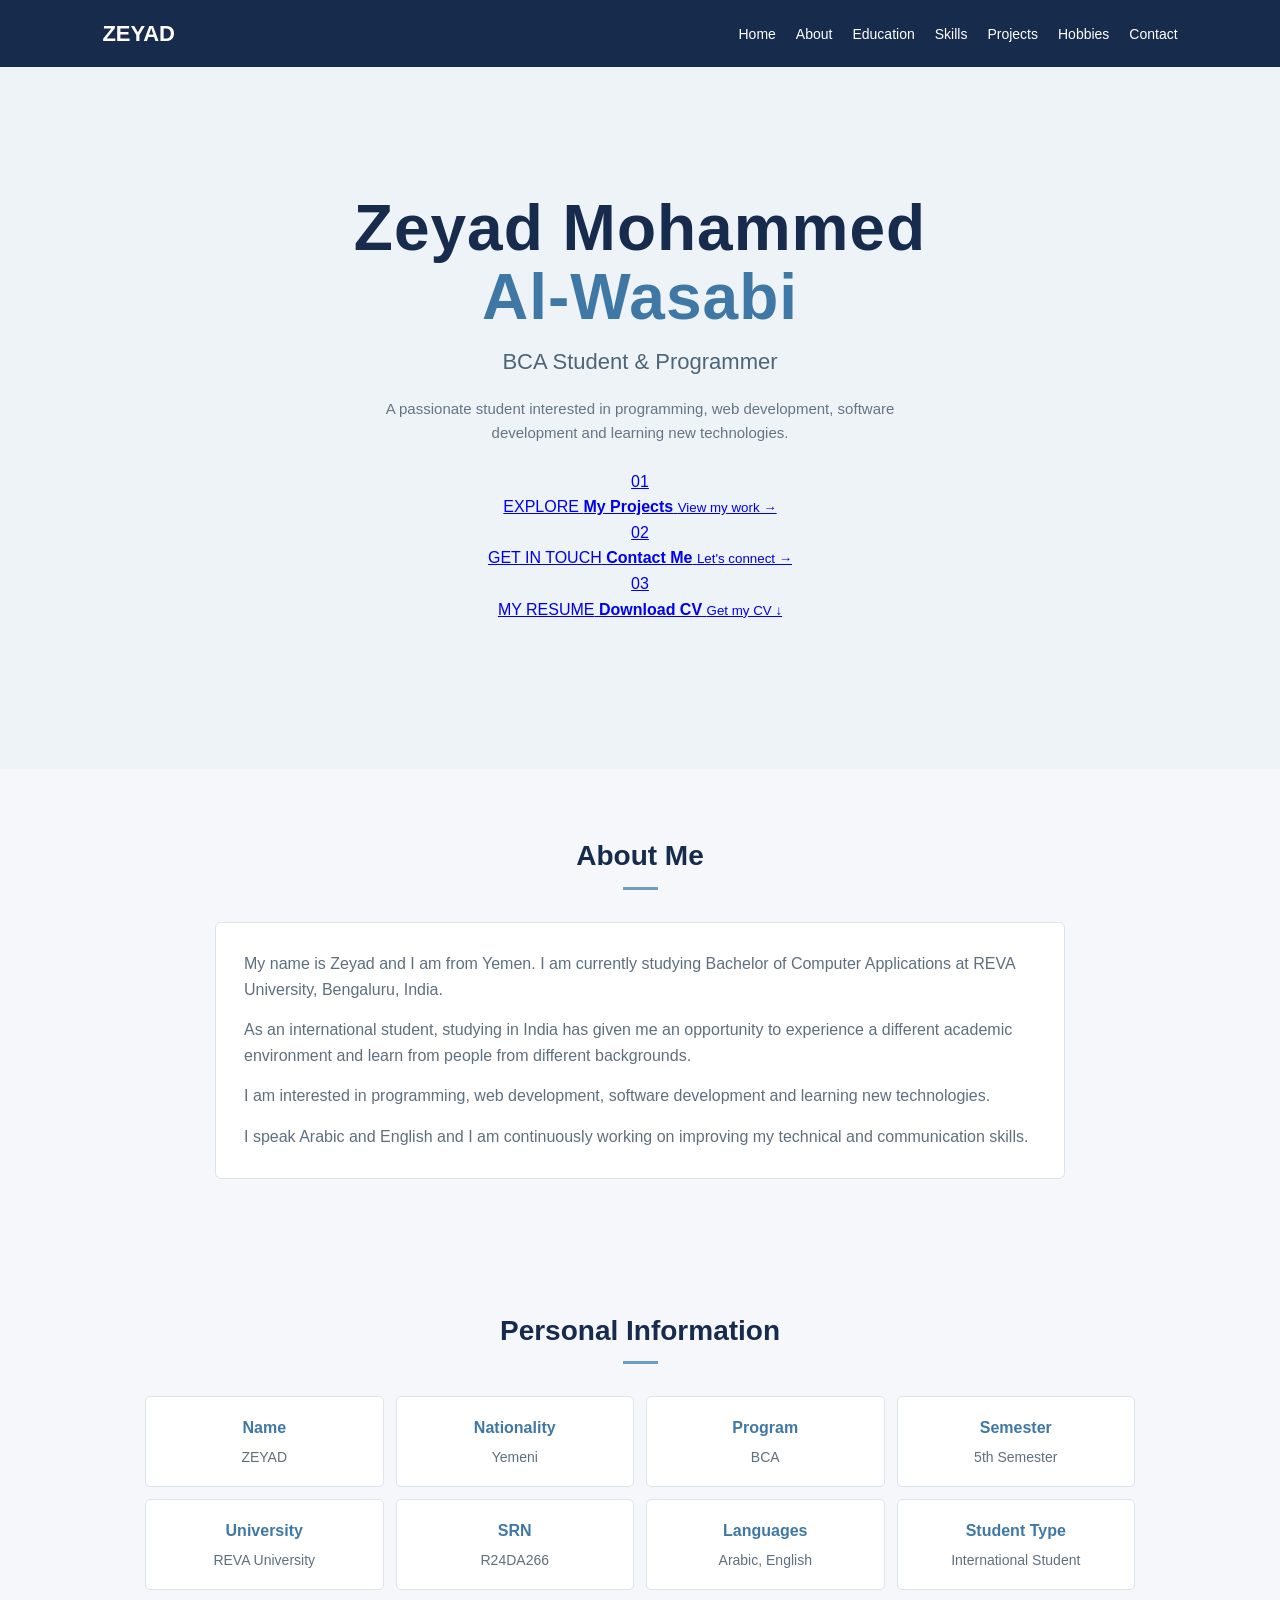
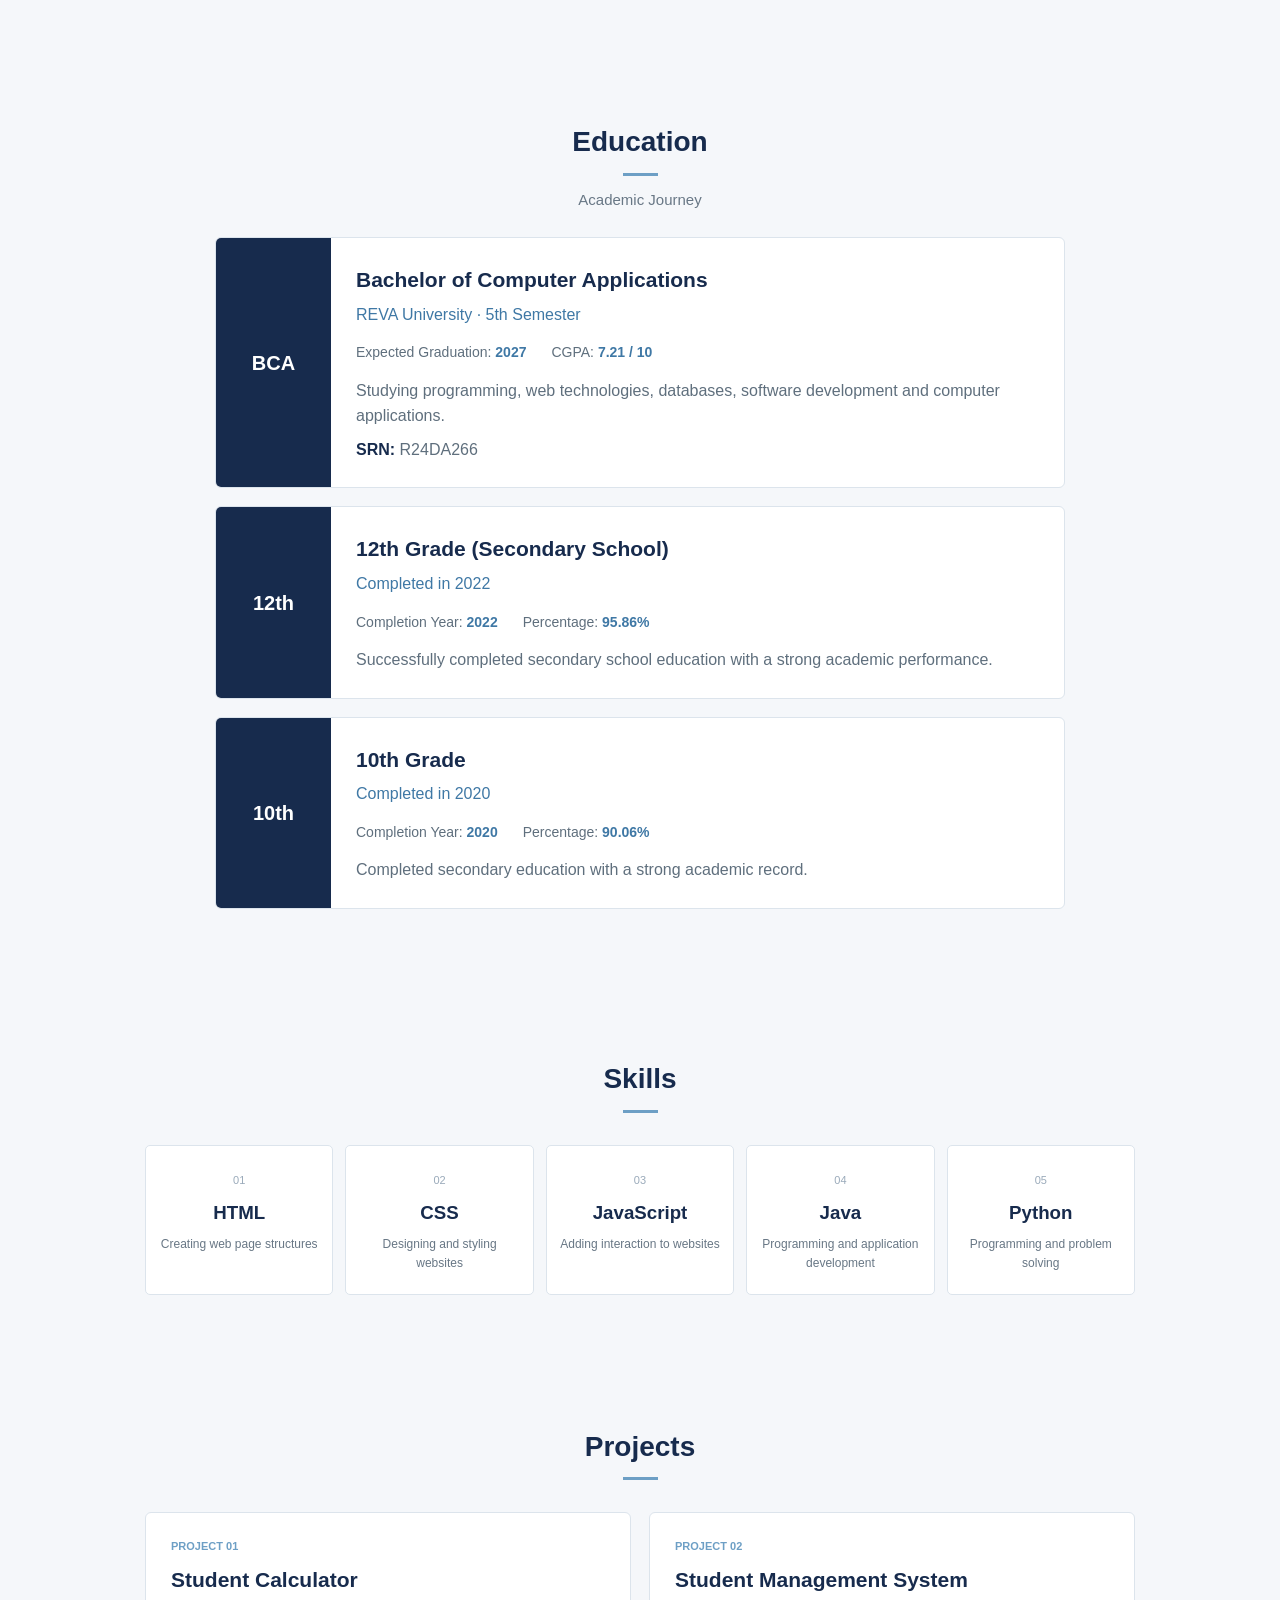
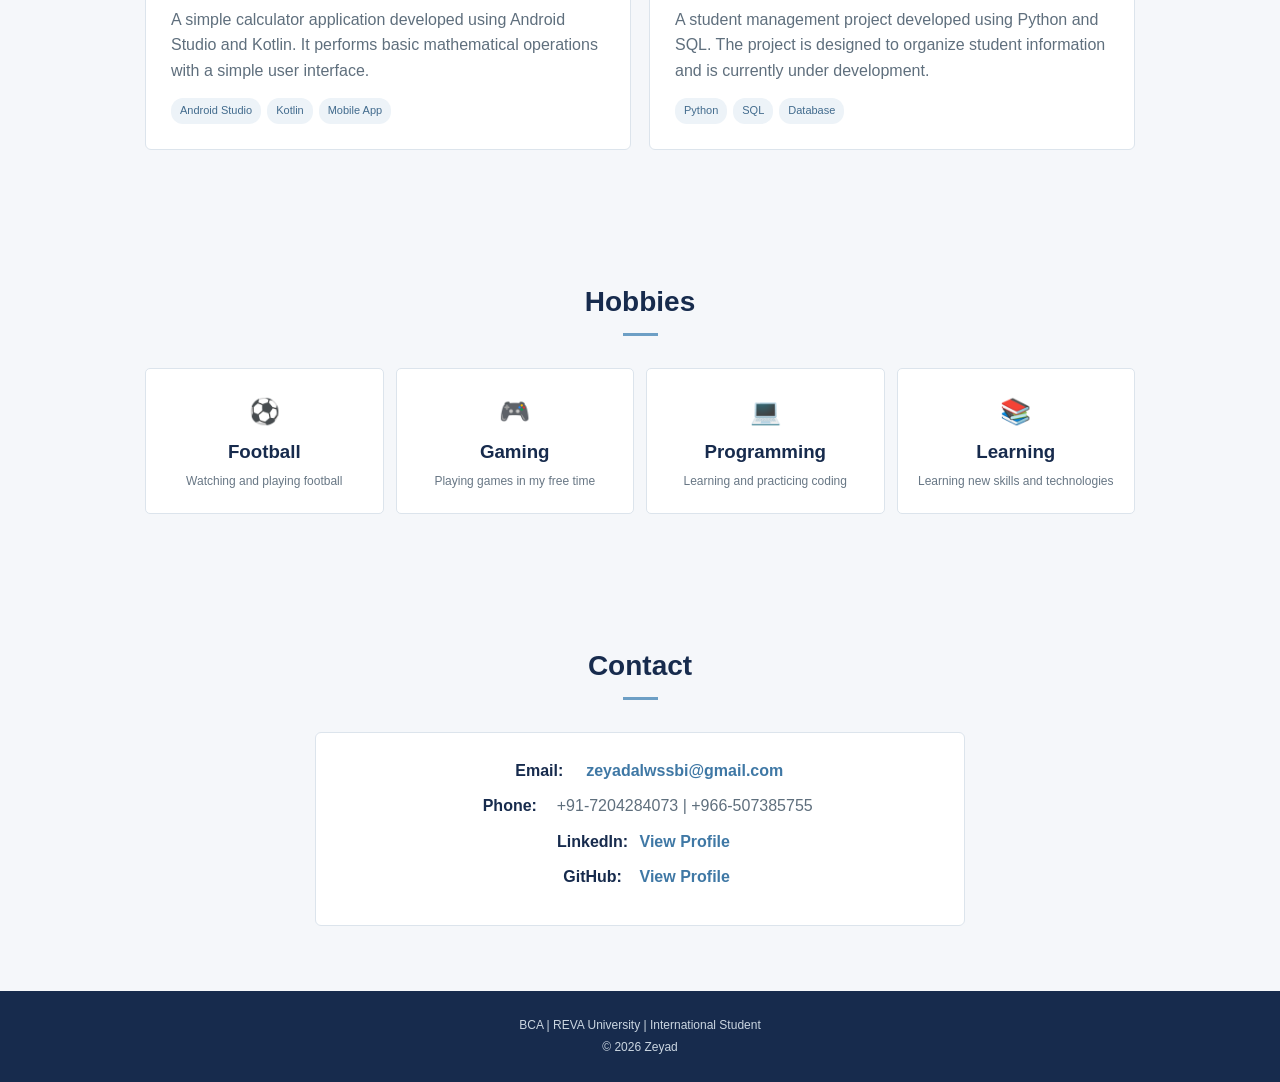
==== commit e64d98d1: "Update index.html" ====
--- a/index.html
+++ b/index.html
@@ -12,7 +12,9 @@
 
 <nav class="menu">
 
-    <div class="name">ZEYAD</div>
+    <div class="name">
+        ZEYAD
+    </div>
 
     <ul class="links">
         <li><a href="#home">Home</a></li>
@@ -26,113 +28,80 @@
 
 </nav>
 
+
 <section id="home" class="top">
 
-    <div class="home-content">
-
-        <div class="side-info left-info">
-
-            <div class="home-card">
-                <span>STUDENT</span>
-                <strong>BCA</strong>
-                <p>Programmer & Learner</p>
-            </div>
-
-            <div class="home-card">
-                <span>SEMESTER</span>
-                <strong>5th Semester</strong>
-                <p>Currently Studying</p>
-            </div>
-
-        </div>
-
-        <div class="intro">
-
-            <h1>
-                Zeyad Mohammed<br>
-                <span>Al-Wasabi</span>
-            </h1>
-
-            <h2>BCA Student & Programmer</h2>
-
-            <p class="description">
-                An international student from Yemen studying
-                Bachelor of Computer Applications at REVA University,
-                Bengaluru, India.
-            </p>
-
-            <a href="#about" class="button">About Me</a>
-
-        </div>
-
-        <div class="side-info right-info">
-
-            <div class="home-card">
-                <span>UNIVERSITY</span>
-                <strong>REVA University</strong>
-                <p>Bengaluru, India</p>
-            </div>
-
-            <div class="home-card">
-                <span>ACADEMIC</span>
-                <strong>7.21 / 10</strong>
-                <p>Current CGPA</p>
-            </div>
-
-        </div>
-
-    </div>
-
-    <div class="home-bottom">
-
-        <a href="https://www.linkedin.com/in/zeyad-mohammed-2b5186321"
-           target="_blank"
-           class="profile-card">
-
-            <div class="profile-icon">in</div>
-
-            <div>
-                <span>PROFESSIONAL</span>
-                <strong>LinkedIn</strong>
-                <small>View Profile</small>
-            </div>
-
-        </a>
-
-        <a href="https://github.com/Zeyad1x"
-           target="_blank"
-           class="profile-card">
-
-            <div class="profile-icon">GH</div>
-
-            <div>
-                <span>PROJECTS</span>
-                <strong>GitHub</strong>
-                <small>View Profile</small>
-            </div>
-
-        </a>
-
-        <a href="mailto:zeyadalwssbi@gmail.com"
-           class="profile-card">
-
-            <div class="profile-icon">@</div>
-
-            <div>
-                <span>CONTACT</span>
-                <strong>Email</strong>
-                <small>Contact Me</small>
-            </div>
-
-        </a>
-
-    </div>
-
-</section>
+    <div class="intro">
+
+        <h1>
+            Zeyad Mohammed<br>
+            <span>Al-Wasabi</span>
+        </h1>
+
+        <h2>BCA Student & Programmer</h2>
+
+        <p class="description">
+            A passionate student interested in programming,
+            web development, software development and learning
+            new technologies.
+        </p>
+
+        <div class="home-actions">
+
+            <a href="#projects" class="action-card">
+
+                <div class="action-icon">
+                    01
+                </div>
+
+                <div>
+                    <span>EXPLORE</span>
+                    <strong>My Projects</strong>
+                    <small>View my work →</small>
+                </div>
+
+            </a>
+
+            <a href="#contact" class="action-card">
+
+                <div class="action-icon">
+                    02
+                </div>
+
+                <div>
+                    <span>GET IN TOUCH</span>
+                    <strong>Contact Me</strong>
+                    <small>Let's connect →</small>
+                </div>
+
+            </a>
+
+            <a href="C:\Users\hp\Downloads\My_Resume.pdf.pdf" download class="action-card">
+
+                <div class="action-icon">
+                    03
+                </div>
+
+                <div>
+                    <span>MY RESUME</span>
+                    <strong>Download CV</strong>
+                    <small>Get my CV ↓</small>
+                </div>
+
+            </a>
+
+        </div>
+
+    </div>
+
+</section>
+
 
 <section id="about" class="part">
 
-    <h2 class="heading">About Me</h2>
+    <h2 class="heading">
+        About Me
+    </h2>
 
     <div class="about-box">
 
@@ -162,9 +131,12 @@
 
 </section>
 
+
 <section class="part">
 
-    <h2 class="heading">Personal Information</h2>
+    <h2 class="heading">
+        Personal Information
+    </h2>
 
     <div class="personal">
 
@@ -212,25 +184,45 @@
 
 </section>
 
+
 <section id="education" class="part">
 
-    <h2 class="heading">Education</h2>
-
-    <p class="education-intro">Academic Journey</p>
+    <h2 class="heading">
+        Education
+    </h2>
+
+    <p class="education-intro">
+        Academic Journey
+    </p>
 
     <div class="education-box">
 
-        <div class="degree">BCA</div>
+        <div class="degree">
+            BCA
+        </div>
 
         <div class="education-text">
 
-            <h3>Bachelor of Computer Applications</h3>
-
-            <h4>REVA University · 5th Semester</h4>
+            <h3>
+                Bachelor of Computer Applications
+            </h3>
+
+            <h4>
+                REVA University · 5th Semester
+            </h4>
 
             <div class="education-details">
-                <span>Expected Graduation: <strong>2027</strong></span>
-                <span>CGPA: <strong>7.21 / 10</strong></span>
+
+                <span>
+                    Expected Graduation:
+                    <strong>2027</strong>
+                </span>
+
+                <span>
+                    CGPA:
+                    <strong>7.21 / 10</strong>
+                </span>
+
             </div>
 
             <p>
@@ -239,26 +231,43 @@
             </p>
 
             <p>
-                <strong>SRN:</strong> R24DA266
-            </p>
-
-        </div>
-
-    </div>
+                <strong>SRN:</strong>
+                R24DA266
+            </p>
+
+        </div>
+
+    </div>
+
 
     <div class="education-box">
 
-        <div class="degree">12th</div>
+        <div class="degree">
+            12th
+        </div>
 
         <div class="education-text">
 
-            <h3>12th Grade (Secondary School)</h3>
-
-            <h4>Completed in 2022</h4>
+            <h3>
+                12th Grade (Secondary School)
+            </h3>
+
+            <h4>
+                Completed in 2022
+            </h4>
 
             <div class="education-details">
-                <span>Completion Year: <strong>2022</strong></span>
-                <span>Percentage: <strong>95.86%</strong></span>
+
+                <span>
+                    Completion Year:
+                    <strong>2022</strong>
+                </span>
+
+                <span>
+                    Percentage:
+                    <strong>95.86%</strong>
+                </span>
+
             </div>
 
             <p>
@@ -270,19 +279,35 @@
 
     </div>
 
+
     <div class="education-box">
 
-        <div class="degree">10th</div>
+        <div class="degree">
+            10th
+        </div>
 
         <div class="education-text">
 
-            <h3>10th Grade</h3>
-
-            <h4>Completed in 2020</h4>
+            <h3>
+                10th Grade
+            </h3>
+
+            <h4>
+                Completed in 2020
+            </h4>
 
             <div class="education-details">
-                <span>Completion Year: <strong>2020</strong></span>
-                <span>Percentage: <strong>90.06%</strong></span>
+
+                <span>
+                    Completion Year:
+                    <strong>2020</strong>
+                </span>
+
+                <span>
+                    Percentage:
+                    <strong>90.06%</strong>
+                </span>
+
             </div>
 
             <p>
@@ -296,57 +321,107 @@
 
 </section>
 
+
 <section id="skills" class="part">
 
-    <h2 class="heading">Skills</h2>
+    <h2 class="heading">
+        Skills
+    </h2>
 
     <div class="skills-list">
 
         <div class="skill-box">
+
             <span>01</span>
-            <h3>HTML</h3>
-            <p>Creating web page structures</p>
+
+            <h3>
+                HTML
+            </h3>
+
+            <p>
+                Creating web page structures
+            </p>
+
         </div>
 
         <div class="skill-box">
+
             <span>02</span>
-            <h3>CSS</h3>
-            <p>Designing and styling websites</p>
+
+            <h3>
+                CSS
+            </h3>
+
+            <p>
+                Designing and styling websites
+            </p>
+
         </div>
 
         <div class="skill-box">
+
             <span>03</span>
-            <h3>JavaScript</h3>
-            <p>Adding interaction to websites</p>
+
+            <h3>
+                JavaScript
+            </h3>
+
+            <p>
+                Adding interaction to websites
+            </p>
+
         </div>
 
         <div class="skill-box">
+
             <span>04</span>
-            <h3>Java</h3>
-            <p>Programming and application development</p>
+
+            <h3>
+                Java
+            </h3>
+
+            <p>
+                Programming and application development
+            </p>
+
         </div>
 
         <div class="skill-box">
+
             <span>05</span>
-            <h3>Python</h3>
-            <p>Programming and problem solving</p>
-        </div>
-
-    </div>
-
-</section>
+
+            <h3>
+                Python
+            </h3>
+
+            <p>
+                Programming and problem solving
+            </p>
+
+        </div>
+
+    </div>
+
+</section>
+
 
 <section id="projects" class="part">
 
-    <h2 class="heading">Projects</h2>
+    <h2 class="heading">
+        Projects
+    </h2>
 
     <div class="project-list">
 
         <div class="project-box">
 
-            <div class="project-number">PROJECT 01</div>
-
-            <h3>Student Calculator</h3>
+            <div class="project-number">
+                PROJECT 01
+            </div>
+
+            <h3>
+                Student Calculator
+            </h3>
 
             <p>
                 A simple calculator application developed
@@ -363,11 +438,16 @@
 
         </div>
 
+
         <div class="project-box">
 
-            <div class="project-number">PROJECT 02</div>
-
-            <h3>Student Management System</h3>
+            <div class="project-number">
+                PROJECT 02
+            </div>
+
+            <h3>
+                Student Management System
+            </h3>
 
             <p>
                 A student management project developed using
@@ -388,43 +468,92 @@
 
 </section>
 
+
 <section id="hobbies" class="part">
 
-    <h2 class="heading">Hobbies</h2>
+    <h2 class="heading">
+        Hobbies
+    </h2>
 
     <div class="hobby-list">
 
         <div class="hobby-box">
-            <div class="icon">⚽</div>
-            <h3>Football</h3>
-            <p>Watching and playing football</p>
-        </div>
+
+            <div class="icon">
+                ⚽
+            </div>
+
+            <h3>
+                Football
+            </h3>
+
+            <p>
+                Watching and playing football
+            </p>
+
+        </div>
+
 
         <div class="hobby-box">
-            <div class="icon">🎮</div>
-            <h3>Gaming</h3>
-            <p>Playing games in my free time</p>
-        </div>
+
+            <div class="icon">
+                🎮
+            </div>
+
+            <h3>
+                Gaming
+            </h3>
+
+            <p>
+                Playing games in my free time
+            </p>
+
+        </div>
+
 
         <div class="hobby-box">
-            <div class="icon">💻</div>
-            <h3>Programming</h3>
-            <p>Learning and practicing coding</p>
-        </div>
+
+            <div class="icon">
+                💻
+            </div>
+
+            <h3>
+                Programming
+            </h3>
+
+            <p>
+                Learning and practicing coding
+            </p>
+
+        </div>
+
 
         <div class="hobby-box">
-            <div class="icon">📚</div>
-            <h3>Learning</h3>
-            <p>Learning new skills and technologies</p>
-        </div>
-
-    </div>
-
-</section>
+
+            <div class="icon">
+                📚
+            </div>
+
+            <h3>
+                Learning
+            </h3>
+
+            <p>
+                Learning new skills and technologies
+            </p>
+
+        </div>
+
+    </div>
+
+</section>
+
 
 <section id="contact" class="part">
 
-    <h2 class="heading">Contact</h2>
+    <h2 class="heading">
+        Contact
+    </h2>
 
     <div class="contact-box">
 
@@ -442,16 +571,14 @@
 
         <p>
             <strong>LinkedIn:</strong>
-            <a href="https://www.linkedin.com/in/zeyad-mohammed-2b5186321"
-               target="_blank">
+            <a href="https://www.linkedin.com/in/zeyad-mohammed-2b5186321" target="_blank">
                 View Profile
             </a>
         </p>
 
         <p>
             <strong>GitHub:</strong>
-            <a href="https://github.com/Zeyad1x"
-               target="_blank">
+            <a href="https://github.com/Zeyad1x" target="_blank">
                 View Profile
             </a>
         </p>
@@ -460,10 +587,16 @@
 
 </section>
 
+
 <footer>
 
-    <p>BCA | REVA University | International Student</p>
-    <p>© 2026 Zeyad</p>
+    <p>
+        BCA | REVA University | International Student
+    </p>
+
+    <p>
+        © 2026 Zeyad
+    </p>
 
 </footer>
 
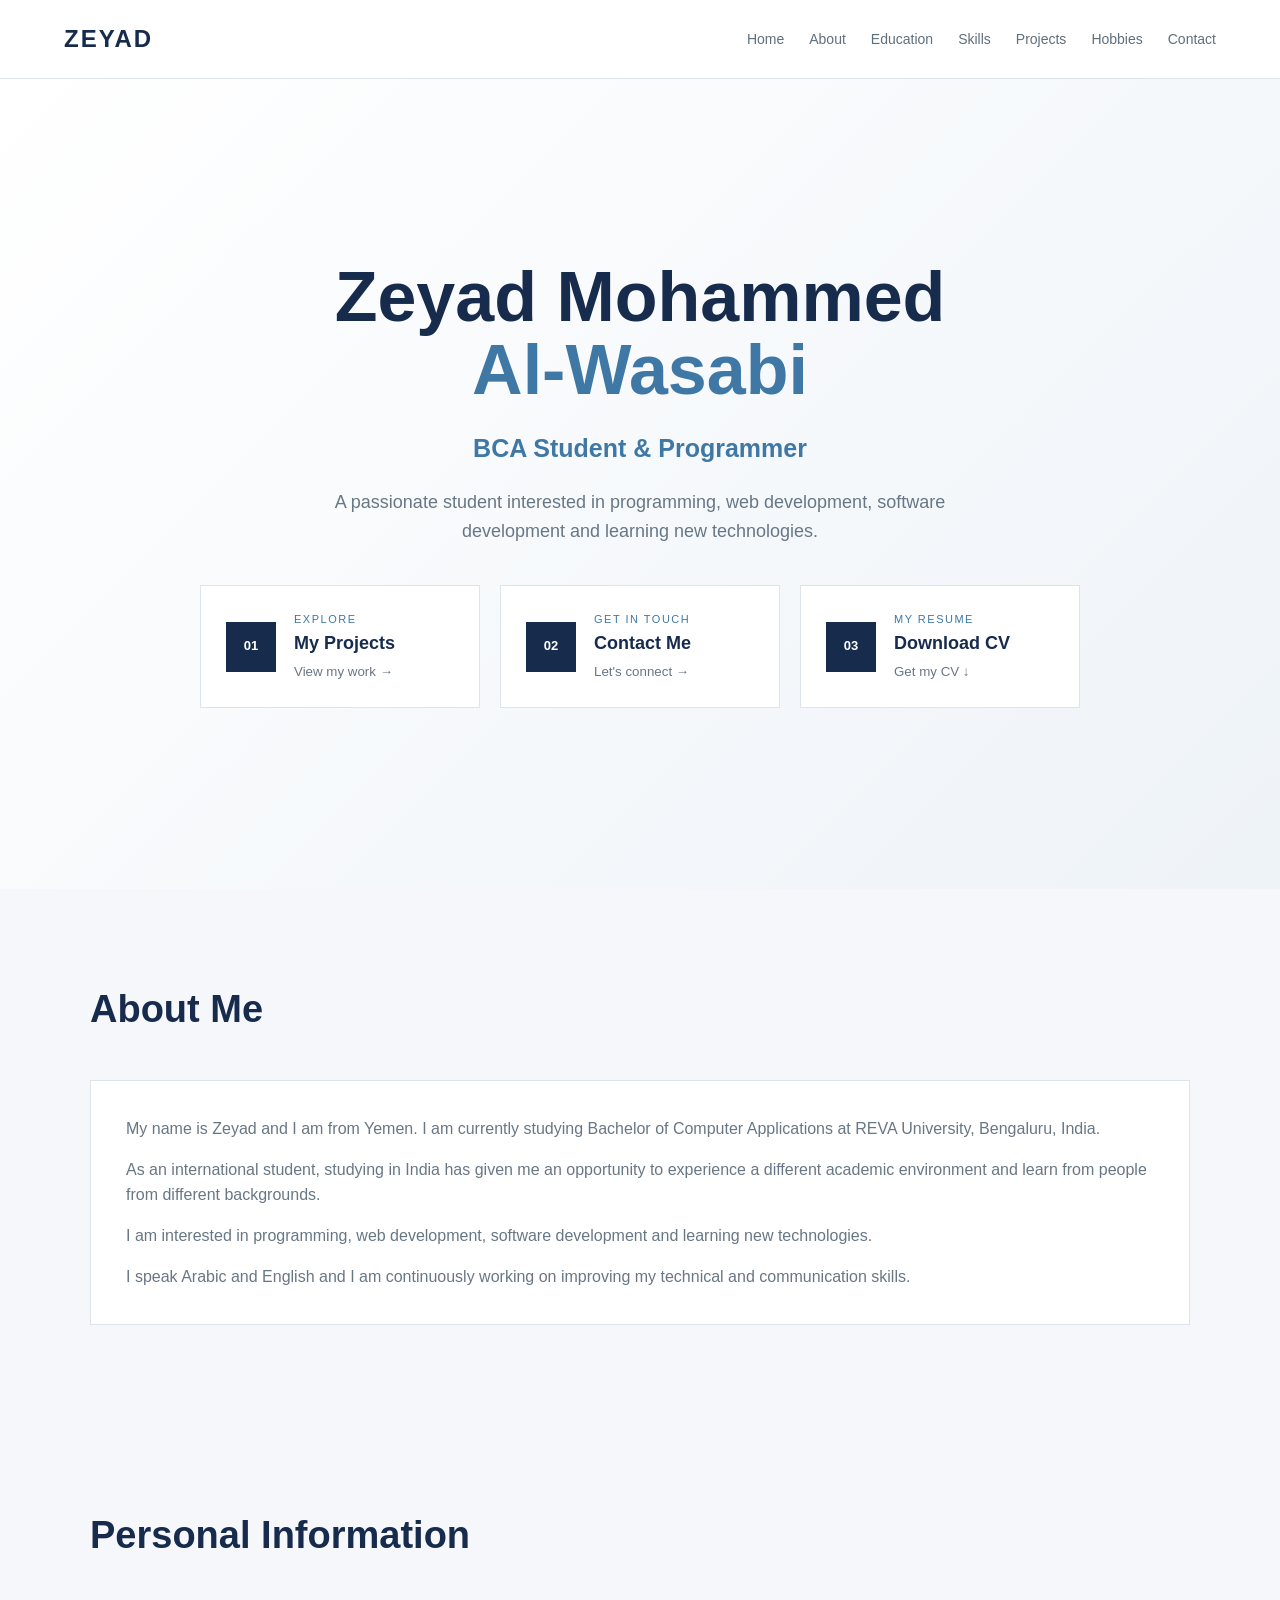
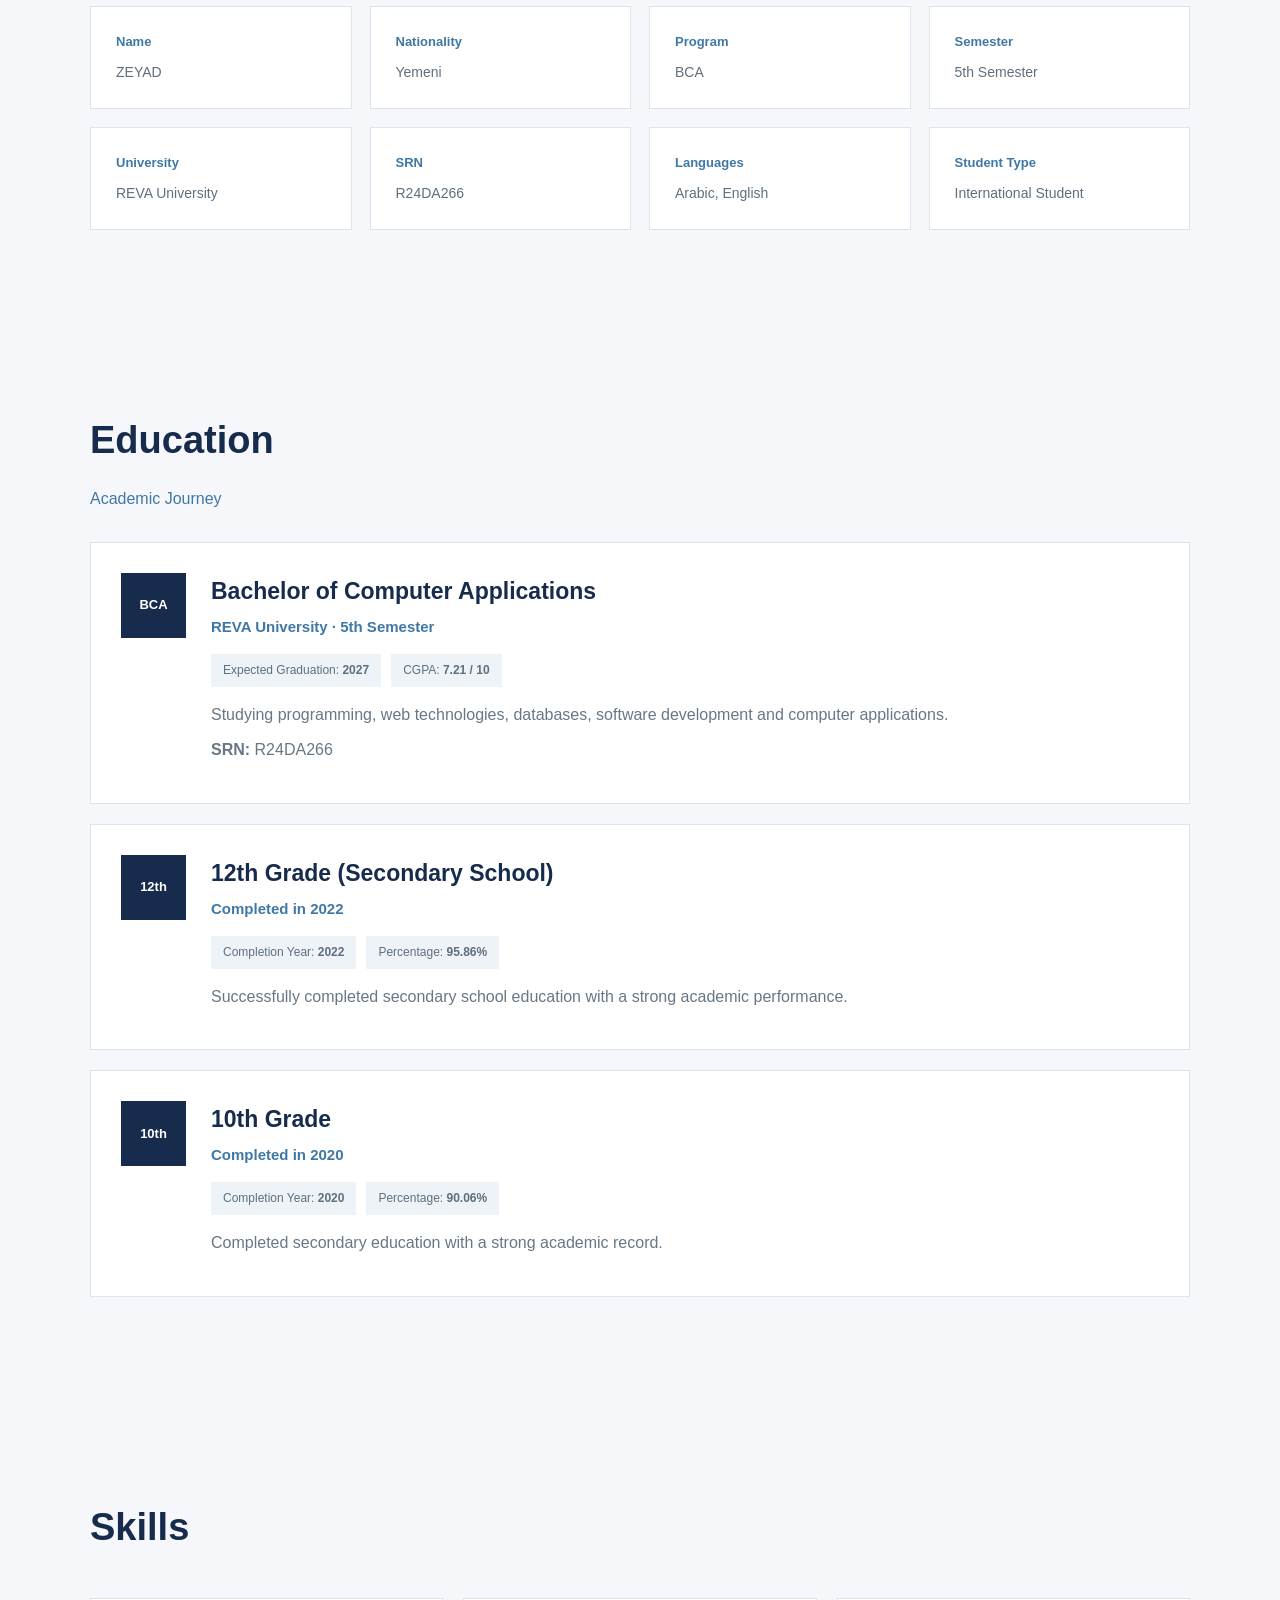
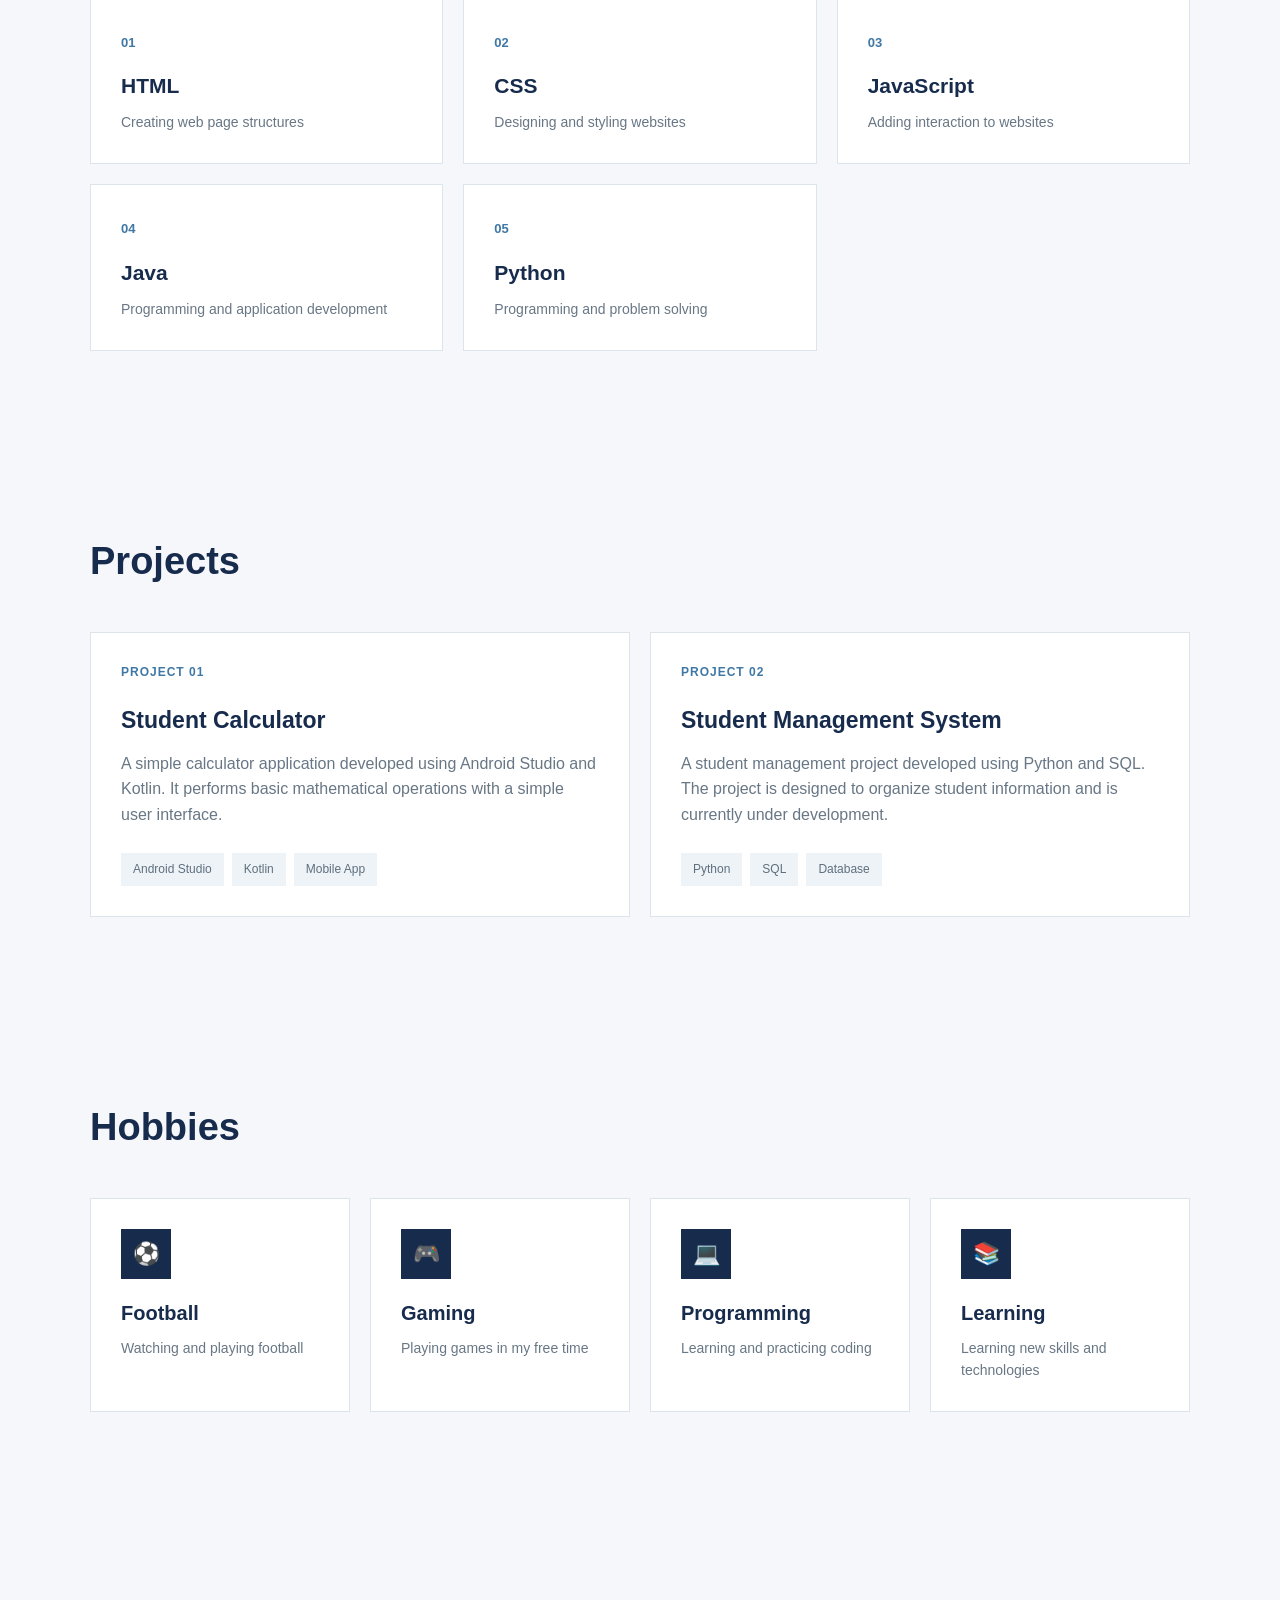
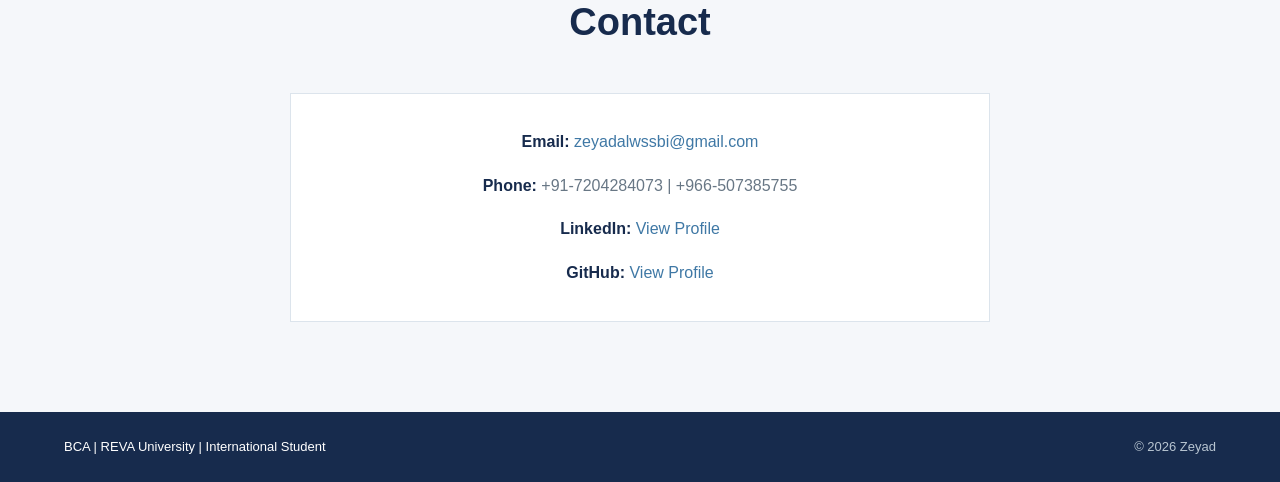
==== commit 46f851e1: "Update index.html" ====
--- a/index.html
+++ b/index.html
@@ -76,7 +76,7 @@
 
             </a>
 
-            <a href="C:\Users\hp\Downloads\My_Resume.pdf.pdf" download class="action-card">
+            <a href="My_Resume.pdf" download class="action-card">
 
                 <div class="action-icon">
                     03
--- a/R24DA266_CSS.css
+++ b/R24DA266_CSS.css
@@ -1,690 +1,570 @@
-*{
+* {
     margin: 0;
     padding: 0;
     box-sizing: border-box;
 }
 
-html{
+html {
     scroll-behavior: smooth;
 }
 
-body{
+body {
     font-family: Arial, Helvetica, sans-serif;
-    background-color: #f5f7fa;
-    color: #263238;
+    background: #f5f7fa;
+    color: #172b4d;
     line-height: 1.6;
 }
 
-.menu{
-    background-color: #172b4d;
-    padding: 16px 8%;
-    display: flex;
-    justify-content: space-between;
-    align-items: center;
+a {
+    text-decoration: none;
+    color: inherit;
+}
+
+.menu {
     position: sticky;
     top: 0;
     z-index: 1000;
-}
-
-.name{
-    color: white;
-    font-size: 22px;
+    width: 100%;
+    background: #ffffff;
+    border-bottom: 1px solid #dce4ec;
+    display: flex;
+    justify-content: space-between;
+    align-items: center;
+    padding: 20px 5%;
+}
+
+.name {
+    font-size: 24px;
     font-weight: bold;
-}
-
-.links{
-    display: flex;
+    letter-spacing: 2px;
+    color: #172b4d;
+}
+
+.links {
     list-style: none;
+    display: flex;
+    gap: 25px;
+}
+
+.links a {
+    color: #5f6f7d;
+    font-size: 14px;
+    transition: color 0.3s ease;
+}
+
+.links a:hover {
+    color: #3f78a5;
+}
+
+.top {
+    min-height: 90vh;
+    display: flex;
+    align-items: center;
+    justify-content: center;
+    padding: 80px 5%;
+    background: linear-gradient(135deg, #ffffff, #eef3f8);
+}
+
+.intro {
+    width: 100%;
+    max-width: 1100px;
+    margin: auto;
+    text-align: center;
+}
+
+.intro h1 {
+    font-size: 70px;
+    line-height: 1.05;
+    color: #172b4d;
+    margin-bottom: 20px;
+}
+
+.intro h1 span {
+    color: #3f78a5;
+}
+
+.intro h2 {
+    font-size: 25px;
+    color: #3f78a5;
+    margin-bottom: 20px;
+}
+
+.description {
+    max-width: 650px;
+    font-size: 18px;
+    color: #687785;
+    margin: 0 auto 40px auto;
+}
+
+.home-actions {
+    display: flex;
+    justify-content: center;
+    align-items: stretch;
     gap: 20px;
-}
-
-.links a{
-    color: white;
-    text-decoration: none;
+    max-width: 1000px;
+    margin: 0 auto;
+}
+
+.action-card {
+    background: #ffffff;
+    border: 1px solid #dce4ec;
+    min-height: 120px;
+    width: 280px;
+    padding: 25px;
+    display: flex;
+    align-items: center;
+    gap: 18px;
+    text-align: left;
+    transition: transform 0.3s ease, box-shadow 0.3s ease;
+}
+
+.action-card:hover {
+    transform: translateY(-7px);
+    box-shadow: 0 10px 25px rgba(23, 43, 77, 0.12);
+}
+
+.action-icon {
+    width: 50px;
+    height: 50px;
+    min-width: 50px;
+    display: flex;
+    justify-content: center;
+    align-items: center;
+    background: #172b4d;
+    color: #ffffff;
+    font-size: 13px;
+    font-weight: bold;
+}
+
+.action-card span {
+    display: block;
+    color: #3f78a5;
+    font-size: 11px;
+    letter-spacing: 1.5px;
+}
+
+.action-card strong {
+    display: block;
+    font-size: 18px;
+    color: #172b4d;
+}
+
+.action-card small {
+    display: block;
+    color: #687785;
+    margin-top: 3px;
+}
+
+.part {
+    width: 90%;
+    max-width: 1100px;
+    margin: auto;
+    padding: 90px 0;
+}
+
+.heading {
+    font-size: 38px;
+    color: #172b4d;
+    margin-bottom: 40px;
+}
+
+.about-box {
+    background: #ffffff;
+    border: 1px solid #dce4ec;
+    padding: 35px;
+}
+
+.about-box p {
+    color: #687785;
+    margin-bottom: 15px;
+}
+
+.about-box p:last-child {
+    margin-bottom: 0;
+}
+
+.personal {
+    display: grid;
+    grid-template-columns: repeat(4, 1fr);
+    gap: 18px;
+}
+
+.personal > div {
+    background: #ffffff;
+    border: 1px solid #dce4ec;
+    padding: 25px;
+    transition: transform 0.3s ease, box-shadow 0.3s ease;
+}
+
+.personal > div:hover {
+    transform: translateY(-6px);
+    box-shadow: 0 8px 20px rgba(23, 43, 77, 0.12);
+}
+
+.personal strong {
+    display: block;
+    color: #3f78a5;
+    font-size: 13px;
+    margin-bottom: 8px;
+}
+
+.personal p {
+    color: #5f6f7d;
     font-size: 14px;
 }
 
-.links a:hover{
-    color: #9ec5e5;
-}
-
-.top{
-    min-height: 78vh;
-    position: relative;
-    display: flex;
-    flex-direction: column;
+.education-intro {
+    color: #3f78a5;
+    margin-top: -25px;
+    margin-bottom: 30px;
+}
+
+.education-box {
+    background: #ffffff;
+    border: 1px solid #dce4ec;
+    padding: 30px;
+    margin-bottom: 20px;
+    display: flex;
+    gap: 25px;
+}
+
+.education-box:hover {
+    transform: none;
+    box-shadow: none;
+}
+
+.degree {
+    min-width: 65px;
+    height: 65px;
+    display: flex;
     justify-content: center;
     align-items: center;
-    padding: 55px 30px 75px;
-    background-color: #eef3f8;
-}
-
-.home-content{
-    width: 100%;
-    max-width: 1180px;
-    display: flex;
-    justify-content: center;
-    align-items: center;
-    gap: 55px;
-}
-
-.side-info{
-    width: 190px;
-    display: flex;
-    flex-direction: column;
-    gap: 18px;
-}
-
-.left-info{
-    align-items: flex-end;
-}
-
-.right-info{
-    align-items: flex-start;
-}
-
-.intro{
-    max-width: 620px;
-    text-align: center;
-}
-
-.intro h1{
-    color: #172b4d;
-    font-size: 64px;
-    line-height: 1.08;
-    letter-spacing: 1px;
-    margin-bottom: 12px;
-}
-
-.intro h1 span{
-    color: #3f78a5;
-}
-
-.intro h2{
-    color: #4e6477;
-    font-size: 22px;
-    font-weight: normal;
-    margin-bottom: 17px;
-}
-
-.description{
-    color: #657584;
+    background: #172b4d;
+    color: #ffffff;
+    font-weight: bold;
+    font-size: 13px;
+}
+
+.education-text {
+    flex: 1;
+}
+
+.education-text h3 {
+    font-size: 23px;
+    margin-bottom: 5px;
+}
+
+.education-text h4 {
+    color: #3f78a5;
     font-size: 15px;
-    max-width: 520px;
-    margin: 0 auto 24px;
-}
-
-.button{
-    display: inline-block;
-    background-color: #3f78a5;
-    color: white;
-    padding: 11px 26px;
-    border-radius: 4px;
-    text-decoration: none;
-}
-
-.button:hover{
-    background-color: #172b4d;
-}
-
-.home-card{
-    width: 190px;
-    min-height: 125px;
-    background-color: white;
-    padding: 20px 22px;
-    border: 1px solid #dce4ec;
-    border-radius: 8px;
-    text-align: left;
-    box-shadow: 0 4px 15px rgba(23,43,77,0.06);
-    position: relative;
-    transition: 0.3s;
-}
-
-.home-card:hover{
-    transform: translateY(-4px);
-    box-shadow: 0 8px 22px rgba(23,43,77,0.10);
-}
-
-.home-card::before{
-    content: "";
-    position: absolute;
-    left: 0;
-    top: 20px;
-    width: 4px;
-    height: 45px;
-    background-color: #3f78a5;
-    border-radius: 0 3px 3px 0;
-}
-
-.home-card span{
-    display: block;
-    color: #9aaaba;
-    font-size: 10px;
-    letter-spacing: 1.5px;
-    margin-bottom: 7px;
-}
-
-.home-card strong{
-    display: block;
-    color: #172b4d;
-    font-size: 17px;
-    margin-bottom: 5px;
-}
-
-.home-card p{
-    color: #3f78a5;
+    margin-bottom: 15px;
+}
+
+.education-details {
+    display: flex;
+    flex-wrap: wrap;
+    gap: 10px;
+    margin-bottom: 15px;
+}
+
+.education-details span {
+    background: #eef3f8;
+    color: #5f6f7d;
+    padding: 7px 12px;
     font-size: 12px;
 }
 
-.home-bottom{
-    width: 100%;
-    max-width: 850px;
+.education-text p {
+    color: #687785;
+    margin-bottom: 10px;
+}
+
+.skills-list {
     display: grid;
     grid-template-columns: repeat(3, 1fr);
-    gap: 18px;
-    margin-top: 55px;
-}
-
-.profile-card{
-    background-color: white;
-    border: 1px solid #dce4ec;
-    border-radius: 8px;
-    padding: 16px 18px;
-    display: flex;
-    align-items: center;
-    gap: 14px;
-    text-decoration: none;
-    position: relative;
-    overflow: hidden;
-    transition: 0.3s;
-}
-
-.profile-card::before{
-    content: "";
-    position: absolute;
-    left: 0;
-    top: 0;
-    width: 4px;
-    height: 100%;
-    background-color: #3f78a5;
-}
-
-.profile-card:hover{
-    transform: translateY(-4px);
-    box-shadow: 0 7px 20px rgba(23,43,77,0.10);
-}
-
-.profile-icon{
-    width: 42px;
-    height: 42px;
-    background-color: #eef3f8;
-    border-radius: 50%;
-    display: flex;
-    justify-content: center;
-    align-items: center;
+    gap: 20px;
+}
+
+.skill-box {
+    background: #ffffff;
+    border: 1px solid #dce4ec;
+    padding: 30px;
+    transition: transform 0.3s ease, box-shadow 0.3s ease;
+}
+
+.skill-box:hover {
+    transform: translateY(-6px);
+    box-shadow: 0 8px 20px rgba(23, 43, 77, 0.12);
+}
+
+.skill-box span {
     color: #3f78a5;
     font-size: 13px;
     font-weight: bold;
-    flex-shrink: 0;
-}
-
-.profile-card span{
-    display: block;
-    color: #9aaaba;
-    font-size: 9px;
+}
+
+.skill-box h3 {
+    font-size: 21px;
+    margin: 15px 0 8px;
+}
+
+.skill-box p {
+    color: #687785;
+    font-size: 14px;
+}
+
+.project-list {
+    display: grid;
+    grid-template-columns: repeat(2, 1fr);
+    gap: 20px;
+}
+
+.project-box {
+    background: #ffffff;
+    border: 1px solid #dce4ec;
+    padding: 30px;
+}
+
+.project-number {
+    color: #3f78a5;
+    font-size: 12px;
+    font-weight: bold;
     letter-spacing: 1px;
-    margin-bottom: 2px;
-}
-
-.profile-card strong{
-    display: block;
-    color: #172b4d;
-    font-size: 16px;
-}
-
-.profile-card small{
-    display: block;
-    color: #3f78a5;
-    font-size: 10px;
-    margin-top: 1px;
-}
-
-.part{
-    max-width: 1050px;
-    margin: auto;
-    padding: 65px 30px;
-}
-
-.heading{
-    text-align: center;
-    color: #172b4d;
-    font-size: 28px;
-    margin-bottom: 32px;
-}
-
-.heading::after{
-    content: "";
-    display: block;
-    width: 35px;
-    height: 3px;
-    background-color: #6d9fc5;
-    margin: 8px auto 0;
-}
-
-.about-box{
-    max-width: 850px;
-    margin: auto;
-    background-color: white;
-    padding: 28px;
-    border: 1px solid #dce4ec;
-    border-radius: 6px;
-}
-
-.about-box p{
+    margin-bottom: 20px;
+}
+
+.project-box h3 {
+    font-size: 23px;
+    margin-bottom: 12px;
+}
+
+.project-box p {
+    color: #687785;
+    margin-bottom: 25px;
+}
+
+.tags {
+    display: flex;
+    flex-wrap: wrap;
+    gap: 8px;
+}
+
+.tags span {
+    background: #eef3f8;
     color: #5f6f7d;
-    margin-bottom: 15px;
-}
-
-.about-box p:last-child{
-    margin-bottom: 0;
-}
-
-.personal{
+    padding: 7px 12px;
+    font-size: 12px;
+}
+
+.hobby-list {
     display: grid;
     grid-template-columns: repeat(4, 1fr);
-    gap: 12px;
-}
-
-.personal div{
-    background-color: white;
-    padding: 18px 12px;
+    gap: 20px;
+}
+
+.hobby-box {
+    background: #ffffff;
+    border: 1px solid #dce4ec;
+    padding: 30px;
+    transition: transform 0.3s ease, box-shadow 0.3s ease;
+}
+
+.hobby-box:hover {
+    transform: translateY(-6px);
+    box-shadow: 0 8px 20px rgba(23, 43, 77, 0.12);
+}
+
+.icon {
+    width: 50px;
+    height: 50px;
+    background: #172b4d;
+    color: #ffffff;
+    display: flex;
+    justify-content: center;
+    align-items: center;
+    margin-bottom: 18px;
+    font-size: 22px;
+}
+
+.hobby-box h3 {
+    font-size: 20px;
+    margin-bottom: 8px;
+}
+
+.hobby-box p {
+    color: #687785;
+    font-size: 14px;
+}
+
+.contact-box {
+    background: #ffffff;
+    border: 1px solid #dce4ec;
+    padding: 35px;
+    max-width: 700px;
+    margin: 0 auto;
     text-align: center;
-    border: 1px solid #dce4ec;
-    border-radius: 5px;
-}
-
-.personal strong{
-    display: block;
-    color: #3f78a5;
-    margin-bottom: 5px;
-}
-
-.personal p{
-    color: #5f6f7d;
-    font-size: 14px;
-}
-
-.education-intro{
+}
+
+.contact-box p {
+    color: #687785;
+    margin-bottom: 18px;
+}
+
+.contact-box p:last-child {
+    margin-bottom: 0;
+}
+
+.contact-box strong {
+    color: #172b4d;
+}
+
+.contact-box a {
+    color: #3f78a5;
+}
+
+.contact-box a:hover {
+    text-decoration: underline;
+}
+
+#contact .heading {
     text-align: center;
-    color: #687785;
-    font-size: 15px;
-    margin-top: -20px;
-    margin-bottom: 25px;
-}
-
-.education-box{
-    max-width: 850px;
-    margin: 0 auto 18px;
-    display: flex;
-    background-color: white;
-    border: 1px solid #dce4ec;
-    border-radius: 6px;
-    overflow: hidden;
-}
-
-.degree{
-    min-width: 115px;
-    background-color: #172b4d;
-    color: white;
-    display: flex;
-    justify-content: center;
-    align-items: center;
-    text-align: center;
-    font-size: 20px;
-    font-weight: bold;
-    padding: 20px 10px;
-}
-
-.education-text{
-    padding: 25px;
-    flex: 1;
-}
-
-.education-text h3{
-    color: #172b4d;
-    font-size: 21px;
-    margin-bottom: 5px;
-}
-
-.education-text h4{
-    color: #3f78a5;
-    margin-bottom: 14px;
-    font-weight: normal;
-}
-
-.education-text p{
-    color: #5f6f7d;
-    margin-bottom: 8px;
-}
-
-.education-text p:last-child{
-    margin-bottom: 0;
-}
-
-.education-text strong{
-    color: #172b4d;
-}
-
-.education-details{
-    display: flex;
-    flex-wrap: wrap;
-    gap: 25px;
-    margin-bottom: 14px;
-}
-
-.education-details span{
-    color: #5f6f7d;
-    font-size: 14px;
-}
-
-.education-details strong{
-    color: #3f78a5;
-}
-
-.skills-list{
-    display: grid;
-    grid-template-columns: repeat(5, 1fr);
-    gap: 12px;
-}
-
-.skill-box{
-    background-color: white;
-    padding: 20px 12px;
-    border: 1px solid #dce4ec;
-    border-radius: 5px;
-    text-align: center;
-}
-
-.skill-box span{
-    color: #9aaaba;
-    font-size: 11px;
-}
-
-.skill-box h3{
-    color: #172b4d;
-    margin: 7px 0;
-}
-
-.skill-box p{
-    color: #687785;
-    font-size: 12px;
-}
-
-.project-list{
-    display: grid;
-    grid-template-columns: repeat(2, 1fr);
-    gap: 18px;
-}
-
-.project-box{
-    background-color: white;
-    padding: 25px;
-    border: 1px solid #dce4ec;
-    border-radius: 6px;
-}
-
-.project-number{
-    color: #6d9fc5;
-    font-size: 11px;
-    font-weight: bold;
-    margin-bottom: 7px;
-}
-
-.project-box h3{
-    color: #172b4d;
-    font-size: 21px;
-    margin-bottom: 10px;
-}
-
-.project-box p{
-    color: #5f6f7d;
-    margin-bottom: 15px;
-}
-
-.tags{
-    display: flex;
-    flex-wrap: wrap;
-    gap: 6px;
-}
-
-.tags span{
-    background-color: #edf3f8;
-    color: #426b8d;
-    padding: 4px 9px;
-    border-radius: 12px;
-    font-size: 11px;
-}
-
-.hobby-list{
-    display: grid;
-    grid-template-columns: repeat(4, 1fr);
-    gap: 12px;
-}
-
-.hobby-box{
-    background-color: white;
-    padding: 22px 12px;
-    text-align: center;
-    border: 1px solid #dce4ec;
-    border-radius: 5px;
-}
-
-.icon{
-    font-size: 25px;
-    margin-bottom: 6px;
-}
-
-.hobby-box h3{
-    color: #172b4d;
-    margin-bottom: 5px;
-}
-
-.hobby-box p{
-    color: #687785;
-    font-size: 12px;
-}
-
-.contact-box{
-    max-width: 650px;
-    margin: auto;
-    background-color: white;
-    padding: 25px;
-    text-align: center;
-    border: 1px solid #dce4ec;
-    border-radius: 6px;
-}
-
-.contact-box p{
-    margin-bottom: 10px;
-    color: #5f6f7d;
-}
-
-.contact-box strong{
-    display: inline-block;
-    width: 85px;
-    color: #172b4d;
-}
-
-.contact-box a{
-    color: #3f78a5;
-    text-decoration: none;
-    font-weight: bold;
-}
-
-.contact-box a:hover{
-    color: #172b4d;
-}
-
-footer{
-    background-color: #172b4d;
-    color: white;
-    text-align: center;
-    padding: 22px;
-}
-
-footer p{
-    color: #cbd6e1;
-    font-size: 12px;
-    margin: 3px;
-}
-
-@media (max-width: 900px){
-
-    .menu{
-        padding: 15px 4%;
-    }
-
-    .links{
+}
+
+footer {
+    background: #172b4d;
+    color: #ffffff;
+    padding: 25px 5%;
+    display: flex;
+    justify-content: space-between;
+    align-items: center;
+    font-size: 13px;
+}
+
+footer p:last-child {
+    color: #b8c5d1;
+}
+
+@media (max-width: 900px) {
+
+    .links {
         gap: 12px;
     }
 
-    .home-content{
-        gap: 20px;
-    }
-
-    .side-info{
-        width: 160px;
-    }
-
-    .home-card{
-        width: 160px;
-    }
-
-    .intro h1{
-        font-size: 52px;
-    }
-
-    .personal{
+    .links a {
+        font-size: 12px;
+    }
+
+    .intro h1 {
+        font-size: 55px;
+    }
+
+    .home-actions {
+        flex-wrap: wrap;
+    }
+
+    .personal {
         grid-template-columns: repeat(2, 1fr);
     }
 
-    .skills-list{
+    .skills-list {
         grid-template-columns: repeat(2, 1fr);
     }
 
-    .hobby-list{
+    .hobby-list {
         grid-template-columns: repeat(2, 1fr);
     }
-
-}
-
-@media (max-width: 650px){
-
-    .menu{
+}
+
+@media (max-width: 650px) {
+
+    .menu {
         flex-direction: column;
-        gap: 12px;
-    }
-
-    .links{
+        gap: 15px;
+        padding: 15px 5%;
+    }
+
+    .links {
         flex-wrap: wrap;
         justify-content: center;
     }
 
-    .top{
-        padding: 50px 20px 70px;
-    }
-
-    .home-content{
+    .top {
+        padding: 60px 5%;
+    }
+
+    .intro h1 {
+        font-size: 42px;
+    }
+
+    .intro h2 {
+        font-size: 21px;
+    }
+
+    .description {
+        font-size: 16px;
+    }
+
+    .part {
+        padding: 70px 0;
+    }
+
+    .heading {
+        font-size: 32px;
+    }
+
+    .home-actions {
         flex-direction: column;
-        gap: 18px;
-    }
-
-    .side-info{
+        align-items: center;
+    }
+
+    .action-card {
         width: 100%;
-        align-items: center;
-        flex-direction: row;
-        justify-content: center;
-    }
-
-    .left-info{
-        order: 2;
-    }
-
-    .intro{
-        order: 1;
-    }
-
-    .right-info{
-        order: 3;
-    }
-
-    .home-card{
-        width: 190px;
+        max-width: 400px;
+    }
+
+    .personal {
+        grid-template-columns: 1fr;
+    }
+
+    .skills-list {
+        grid-template-columns: 1fr;
+    }
+
+    .project-list {
+        grid-template-columns: 1fr;
+    }
+
+    .hobby-list {
+        grid-template-columns: 1fr;
+    }
+
+    .education-box {
+        flex-direction: column;
+    }
+
+    footer {
+        flex-direction: column;
+        gap: 10px;
         text-align: center;
     }
-
-    .home-card::before{
-        display: none;
-    }
-
-    .intro h1{
-        font-size: 42px;
-    }
-
-    .intro h2{
-        font-size: 18px;
-    }
-
-    .home-bottom{
-        grid-template-columns: 1fr;
-        max-width: 320px;
-        gap: 10px;
-        margin-top: 35px;
-    }
-
-    .project-list{
-        grid-template-columns: 1fr;
-    }
-
-    .education-box{
-        flex-direction: column;
-    }
-
-    .degree{
-        min-height: 55px;
-    }
-
-    .education-details{
-        flex-direction: column;
-        gap: 5px;
-    }
-
-}
-
-@media (max-width: 450px){
-
-    .personal,
-    .skills-list,
-    .hobby-list{
-        grid-template-columns: 1fr;
-    }
-
-    .side-info{
-        flex-direction: column;
-    }
-
-    .home-card{
-        width: 220px;
-    }
-
-    .intro h1{
-        font-size: 35px;
-    }
-
-    .contact-box strong{
-        display: block;
-        width: auto;
-        margin-bottom: 3px;
-    }
-
-}
+}
+
+@media (max-width: 450px) {
+
+    .intro h1 {
+        font-size: 36px;
+    }
+
+    .description {
+        font-size: 15px;
+    }
+
+    .about-box,
+    .contact-box {
+        padding: 25px;
+    }
+
+    .education-box {
+        padding: 22px;
+    }
+}
